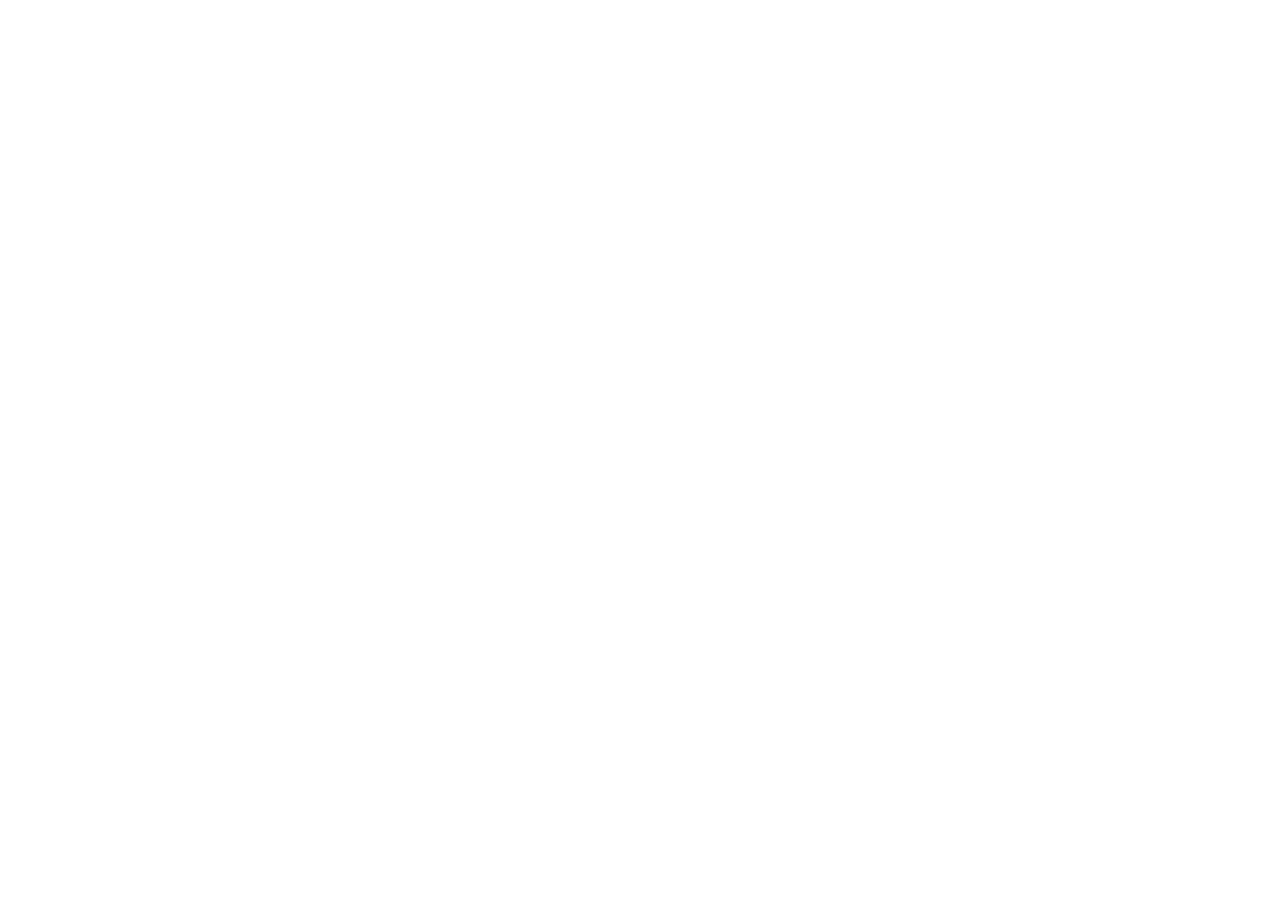
==== portfolio.html @ 7554ca17 "new-version-start-added" ====
<!DOCTYPE html>
<html lang="en">
  <head>
    <meta charset="UTF-8" />
    <meta name="viewport" content="width=device-width, initial-scale=1.0" />
    <!-- <link rel="preconnect" href="https://fonts.gstatic.com" />
    <link href="https://fonts.googleapis.com/css2?family=Raleway:wght@700&family=Roboto:wght@400;500;700;900&display=swap" rel="stylesheet"/> -->
    <link rel="stylesheet" href="https://cdnjs.cloudflare.com/ajax/libs/modern-normalize/1.0.0/modern-normalize.min.css" />
    <link rel="stylesheet" href="./css/main.min.css" />
    <title>Портфолио/title>
  </head>
  <body modal-open>
    <header class="header">   
            <nav class="site-nav container">
                <a class="main-logo" href="./index.html"><span class="web">Web</span>Studio</a>
                <button type="button" class="menu-button" aria-expanded="false" aria-controls="menu-container" data-menu-button>
                    <svg width="24" height="24" aria-label="Переключатель мобильного меню">
                        <use class="icon-menu" href="./images/icons/symbol-defs.svg#icon-menu"></use>
                        <use class="icon-cross" href="./images/icons/symbol-defs.svg#icon-close"></use>
                    </svg>
                </button>
                <div class="menu-container" id="menu-container" data-menu>
                    <ul class="main-nav">
                        <li class="main-nav__item"><a href="./index.html" class="link">Студия</a></li>
                        <li class="main-nav__item"><a href="./portfolio.html" class="link current">Портфолио</a></li>
                        <li class="main-nav__item"><a href="" class="link">Контакты</a></li>
                    </ul>
                    <ul class="contacts">
                        <li>
                            <a class="contacts-link" href="mailto:info@devstudio.com">
                            <svg class="contacts-link__icon" width="16" height="12">
                                <use href="./images/icons/symbol-defs.svg#icon-envelope"></use>
                            </svg>info@devstudio.com</a>
                        </li>
                        <li>
                            <a class="contacts-link" href="tel:+380961111111">
                            <svg class="contacts-link__icon" width="10" height="16">
                                <use href="./images/icons/symbol-defs.svg#icon-smartphone"></use>
                            </svg>
                            +38 096 111 11 11</a>
                        </li>
                    </ul>
                </div>
            </nav>
    </header>
    <main>
      <section class="portfolio">
        <div class="container">
          <ul class="portfolio__nav-list">
            <li class="portfolio__nav">
              <button class="portfolio__filter" type="submit">Все</button>
            </li>
            <li class="portfolio__nav">
              <button class="portfolio__filter" type="submit">Веб-сайты</button>
            </li>
            <li class="portfolio__nav">
              <button class="portfolio__filter" type="submit">Приложения</button>
            </li>
            <li class="portfolio__nav">
              <button class="portfolio__filter" type="submit">Дизайн</button>
            </li>
            <li class="portfolio__nav">
              <button class="portfolio__filter" type="submit">Маркетинг</button>
            </li>
          </ul>
          <ul class="portfolio__list">
            <li class="portfolio__card">
              <a href="">
                <div class="img__card">
                  <picture>
                    <source srcset="./images/product1/product1.jpg 1x, ./images/product1/product1@2x.jpg 2x, ./images/product1/product1@3x.jpg 3x" media="(min-width:1200px)" />
                    <source srcset="./images/product1/product1-tab.jpg 1x, ./images/product1/product1-tab@2x.jpg 2x, ./images/product1/product1-tab@3x.jpg 3x" media="(min-width:768px)" />
                    <source srcset="./images/product1/product1-mob.jpg 1x, ./images/product1/product11-mob@2x.jpg 2x, ./images/product1/product1-mob@3x.jpg 3x" media="(max-width:767px)" />
                    <img src="./images/product1/product1.jpg" alt="Технокряк" />
                  </picture>
                  <div class="img-description">
                    <p class="img-text">
                      Технокряк это современная площадка распространения
                      коронавируса. Компании используют эту платформу для
                      цифрового шпионажа и атак на защищённые сервера
                      конкурентов.
                    </p>
                  </div>
                </div>
                <div class="text__card">
                  <h3>Технокряк</h3>
                  <p>Веб-сайт</p>
                </div>
              </a>
            </li>
            <li class="portfolio__card">
              <a href="">
                <div class="img__card">
                  <picture>
                    <source srcset="./images/product2/product2.jpg 1x, ./images/product2/product2@2x.jpg 2x, ./images/product2/product2@3x.jpg 3x" media="(min-width:1200px)" />
                    <source srcset="./images/product2/product2-tab.jpg 1x, ./images/product2/product2-tab@2x.jpg 2x, ./images/product2/product2-tab@3x.jpg 3x" media="(min-width:768px)" />
                    <source srcset="./images/product2/product2-mob.jpg 1x, ./images/product2/product2-mob@2x.jpg 2x, ./images/product2/product2-mob@3x.jpg 3x" media="(max-width:767px)" />
                    <img src="./images/product2/product2.jpg" alt="Постер" />
                  </picture>
                  <div class="img-description">
                    <p class="img-text">
                      Технокряк это современная площадка распространения
                      коронавируса. Компании используют эту платформу для
                      цифрового шпионажа и атак на защищённые сервера
                      конкурентов.
                    </p>
                  </div>
                </div>
                <div class="text__card">
                  <h3>Постер New Orlean vs Golden Star</h3>
                  <p>Дизайн</p>
                </div>
              </a>
            </li>
            <li class="portfolio__card">
              <a href="">
                <div class="img__card">
                  <picture>
                    <source srcset="./images/product3/product3.jpg 1x, ./images/product3/product3@2x.jpg 2x, ./images/product3/product3@3x.jpg 3x" media="(min-width:1200px)" />
                    <source srcset="./images/product3/product3-tab.jpg 1x, ./images/product3/product3-tab@2x.jpg 2x, ./images/product3/product3-tab@3x.jpg 3x" media="(min-width:768px)" />
                    <source srcset="./images/product3/product3-mob.jpg 1x, ./images/product3/product3-mob@2x.jpg 2x, ./images/product3/product3-mob@3x.jpg 3x" media="(max-width:767px)" />
                    <img src="./images/product3/product3.jpg" alt="Ресторан Seafood" />
                  </picture>
                  <div class="img-description">
                    <p class="img-text">
                      Технокряк это современная площадка распространения
                      коронавируса. Компании используют эту платформу для
                      цифрового шпионажа и атак на защищённые сервера
                      конкурентов.
                    </p>
                  </div>
                </div>
                <div class="text__card">
                  <h3>Ресторан Seafood</h3>
                  <p>Приложения</p>
                </div>
              </a>
            </li>
            <li class="portfolio__card">
              <a href="">
                <div class="img__card">
                  <picture>
                  <source srcset="./images/product4/product4.jpg 1x, ./images/product4/product4@2x.jpg 2x, ./images/product4/product4@3x.jpg 3x" media="(min-width:1200px)" />
                  <source srcset="./images/product4/product4-tab.jpg 1x, ./images/product4/product4-tab@2x.jpg 2x, ./images/product4/product4-tab@3x.jpg 3x" media="(min-width:768px)" />
                  <source srcset="./images/product4/product4-mob.jpg 1x, ./images/product4/product4-mob@2x.jpg 2x, ./images/product4/product4-mob@3x.jpg 3x" media="(max-width:767px)" />
                  <img src="./images/product4/product4.jpg" alt="Проект Prime" />
                  </picture>
                  <div class="img-description">
                    <p class="img-text">
                      Технокряк это современная площадка распространения
                      коронавируса. Компании используют эту платформу для
                      цифрового шпионажа и атак на защищённые сервера
                      конкурентов.
                    </p>
                  </div>
                </div>
                <div class="text__card">
                  <h3>Проект Prime</h3>
                  <p>Маркетинг</p>
                </div>
              </a>
            </li>
            <li class="portfolio__card">
              <a href="">
                <div class="img__card">
                  <picture>
                    <source srcset="./images/product5/product5.jpg 1x, ./images/product5/product5@2x.jpg 2x, ./images/product5/product5@3x.jpg 3x" media="(min-width:1200px)" />
                    <source srcset="./images/product5/product5-tab.jpg 1x, ./images/product5/product5-tab@2x.jpg 2x, ./images/product5/product5-tab@3x.jpg 3x" media="(min-width:768px)" />
                    <source srcset="./images/product5/product5-mob.jpg 1x, ./images/product5/product5-mob@2x.jpg 2x, ./imagesproduct5/product5-mob@3x.jpg 3x" media="(max-width:767px)" />
                    <img src="./images/product5/product5.jpg" alt="Проект Boxes" />
                  </picture>
                  <div class="img-description">
                    <p class="img-text">
                      Технокряк это современная площадка распространения
                      коронавируса. Компании используют эту платформу для
                      цифрового шпионажа и атак на защищённые сервера
                      конкурентов.
                    </p>
                  </div>
                </div>
                <div class="text__card">
                  <h3>Проект Boxes</h3>
                  <p>Приложения</p>
                </div>
              </a>
            </li>
            <li class="portfolio__card">
              <a href="">
                <div class="img__card">
                  <picture>
                    <source srcset="./images/product6/product6.jpg 1x, ./images/product6/product6@2x.jpg 2x, ./images/product6/product6@3x.jpg 3x" media="(min-width:1200px)" />
                    <source srcset="./images/product6/product6-tab.jpg 1x, ./images/product6/product6-tab@2x.jpg 2x, ./images/product6/product6-tab@3x.jpg 3x" media="(min-width:768px)" />
                    <source srcset="./images/product6/product6-mob.jpg 1x, ./images/product6/product6-mob@2x.jpg 2x, ./images/product6/product6-mob@3x.jpg 3x" media="(max-width:767px)" />
                    <img src="./images/product6/product6.jpg" alt="Inspiration" />
                  </picture>
                  <div class="img-description">
                    <p class="img-text">
                      Технокряк это современная площадка распространения
                      коронавируса. Компании используют эту платформу для
                      цифрового шпионажа и атак на защищённые сервера
                      конкурентов.
                    </p>
                  </div>
                </div>
                <div class="text__card">
                  <h3>Inspiration has no Borders</h3>
                  <p>Веб-сайт</p>
                </div>
              </a>
            </li>
            <li class="portfolio__card">
              <a href="">
                <div class="img__card">
                <picture>
                  <source srcset="./images/product7/product7.jpg 1x, ./images/product7/product7@2x.jpg 2x, ./images/product7/product7@3x.jpg 3x" media="(min-width:1200px)" />
                  <source srcset="./images/product7/product7-tab.jpg 1x, ./images/product7/product7-tab@2x.jpg 2x, ./images/product7/product7-tab@3x.jpg 3x" media="(min-width:768px)" />
                  <source srcset="./images/product7/product7-mob.jpg 1x, ./images/product7/product7-mob@2x.jpg 2x, ./images/product7/product7-mob@3x.jpg 3x" media="(max-width:767px)" />
                  <img src="./images/product7/product7.jpg" alt="Издание Limited Edition" />
                </picture>
                  <div class="img-description">
                    <p class="img-text">
                      Технокряк это современная площадка распространения
                      коронавируса. Компании используют эту платформу для
                      цифрового шпионажа и атак на защищённые сервера
                      конкурентов.
                    </p>
                  </div>
                </div>
                <div class="text__card">
                  <h3>Издание Limited Edition</h3>
                  <p>Дизайн</p>
                </div>
              </a>
            </li>
            <li class="portfolio__card">
              <a href="">
                <div class="img__card">
                <picture>
                  <source srcset="./images/product8/product8.jpg 1x, ./images/product8/product8@2x.jpg 2x, ./images/product8/product8@3x.jpg 3x" media="(min-width:1200px)" />
                  <source srcset="./images/product8/product8-tab.jpg 1x, ./images/product8/product8-tab@2x.jpg 2x, ./images/product8/product8-tab@3x.jpg 3x" media="(min-width:768px)" />
                  <source srcset="./images/product8/product8-mob.jpg 1x, ./images/product8/product8-mob@2x.jpg 2x, ./images/product8/product8-mob@3x.jpg 3x" media="(max-width:767px)" />
                  <img src="./images/product8/product8.jpg" alt="Проект LAB" />
                </picture>
                  <div class="img-description">
                    <p class="img-text">
                      Технокряк это современная площадка распространения
                      коронавируса. Компании используют эту платформу для
                      цифрового шпионажа и атак на защищённые сервера
                      конкурентов.
                    </p>
                  </div>
                </div>
                <div class="text__card">
                  <h3>Проект LAB</h3>
                  <p>Маркетинг</p>
                </div>
              </a>
            </li>
            <li class="portfolio__card">
              <a href="">
                <div class="img__card">
                  <picture>
                    <source srcset="./images/product9/product9.jpg 1x, ./images/product9/product9@2x.jpg 2x, ./images/product9/product9@3x.jpg 3x" media="(min-width:1200px)" />
                    <source srcset="./images/product9/product9-tab.jpg 1x, ./images/product9/product9-tab@2x.jpg 2x, ./images/product9/product9-tab@3x.jpg 3x" media="(min-width:768px)" />
                    <source srcset="./images/product9/product9-mob.jpg 1x, ./images/product9/product9-mob@2x.jpg 2x, ./images/product9/product9-mob@3x.jpg 3x" media="(max-width:767px)" />
                    <img src="./images/product9/product9.jpg" alt="Growing Business" />
                  </picture>
                  <div class="img-description">
                    <p class="img-text">
                      Технокряк это современная площадка распространения
                      коронавируса. Компании используют эту платформу для
                      цифрового шпионажа и атак на защищённые сервера
                      конкурентов.
                    </p>
                  </div>
                </div>
                <div class="text__card">
                  <h3>Growing Business</h3>
                  <p>Приложения</p>
                </div>
              </a>
            </li>
          </ul>
        </div>
      </section>
    </main>
    <footer>
      <div class="container footer">
        <div class="footer__contacts">
          <a class="footer__logo" href="/"><span class="web">Web</span>Studio</a>
          <address>
            <ul class="footer__nav">
              <li><a href="#" class="map">г. Киев, пр-т Леси Украинки, 26</a></li>
              <li><a href="mailto:info@example.com">info@example.com</a></li>
              <li><a href="tel:+380991111111">+38 099 111 11 11</a></li>
            </ul>
          </address>
        </div>
        <div class="footer__socials">
          <b class="footer__text">присоединяйтесь</b>
          <ul class="socials-list__footer">
            <li class="social-item__footer">
              <a class="social-link__footer" href="#">
                <svg class="social-icon__footer">
                  <use href="./images/icons/symbol-defs.svg#icon-instagram"></use>
                </svg>
              </a>
            </li>
            <li class="social-item__footer">
              <a class="social-link__footer" href="#">
                <svg class="social-icon__footer">
                  <use href="./images/icons/symbol-defs.svg#icon-twitter"></use>
                </svg>
              </a>
            </li>
            <li class="social-item__footer">
              <a class="social-link__footer" href="#">
                <svg class="social-icon__footer">
                  <use href="./images/icons/symbol-defs.svg#icon-facebook"></use>
                </svg>
              </a>
            </li>
            <li class="social-item__footer">
              <a class="social-link__footer" href="#">
                <svg class="social-icon__footer">
                  <use href="./images/icons/symbol-defs.svg#icon-linkedin"></use>
                </svg>
              </a>
            </li>
          </ul>
        </div>
        <div class="footer__subscription">
          <b class="footer__text">Подпишитесь на рассылку</b>
          <form class="footer__mailing">
            <label for="email">
              <input type="email" class="footer__input" name="email" id="email" placeholder="E-mail" />
            </label>
            <button class="footer__subscribe">Подписаться</button>
          </form>
        </div>
      </div>
    </footer>
    <script src="./js/mobile.js"></script>
    <div
      class="notranslate"
      style="position: absolute; top: 0; right: 0"
      id="vd-root-d19608294"
    ></div>
  </body>
</html>
---- css/main.min.css ----
*,*::before,*::after{box-sizing:border-box}ul{list-style:none;margin:0;padding:0}a{text-decoration:none}h1,h2,h3,h4,h5,h6,p{margin:0;padding:0}section{padding-top:60px;padding-bottom:60px}@media screen and (min-width: 1200px)and (min-width: 768px){section{padding-top:94px;padding-bottom:94px}}.container{max-width:480px;margin-left:auto;margin-right:auto;padding-left:15px;padding-right:15px}@media screen and (min-width: 768px){.container{min-width:768px}}@media screen and (min-width: 1200px){.container{min-width:1200px}}img{display:block;max-width:100%;height:auto}h1{font-weight:900;font-size:26px;line-height:42px;text-align:center;letter-spacing:.06em;text-transform:uppercase}@media screen and (min-width: 1200px){h1{font-size:44px;line-height:60px}}h2{font-weight:700;font-size:28px;line-height:33px;text-align:center;letter-spacing:.03em;margin-bottom:30px}@media screen and (min-width: 769px){h2{font-size:36px;line-height:42px;margin-bottom:50px}}h3{font-weight:700;font-size:14px;line-height:16px;letter-spacing:.03em}p{font-weight:400;font-size:14px;line-height:24px;letter-spacing:.03em}@font-face{font-family:"Raleway";font-style:normal;font-weight:700;src:url("../fonts/raleway-v18-latin_cyrillic-700.eot");src:local(""),url("../fonts/raleway-v18-latin_cyrillic-700.eot?#iefix") format("embedded-opentype"),url("../fonts/raleway-v18-latin_cyrillic-700.woff2") format("woff2"),url("../fonts/raleway-v18-latin_cyrillic-700.woff") format("woff"),url("../fonts/raleway-v18-latin_cyrillic-700.ttf") format("truetype"),url("../fonts/raleway-v18-latin_cyrillic-700.svg#Raleway") format("svg")}@font-face{font-family:"Roboto";font-style:normal;font-weight:400;src:url("../fonts/roboto-v20-latin_cyrillic-regular.eot");src:local(""),url("../fonts/roboto-v20-latin_cyrillic-regular.eot?#iefix") format("embedded-opentype"),url("../fonts/roboto-v20-latin_cyrillic-regular.woff2") format("woff2"),url("../fonts/roboto-v20-latin_cyrillic-regular.woff") format("woff"),url("../fonts/roboto-v20-latin_cyrillic-regular.ttf") format("truetype"),url("../fonts/roboto-v20-latin_cyrillic-regular.svg#Roboto") format("svg")}@font-face{font-family:"Roboto";font-style:normal;font-weight:500;src:url("../fonts/roboto-v20-latin_cyrillic-500.eot");src:local(""),url("../fonts/roboto-v20-latin_cyrillic-500.eot?#iefix") format("embedded-opentype"),url("../fonts/roboto-v20-latin_cyrillic-500.woff2") format("woff2"),url("../fonts/roboto-v20-latin_cyrillic-500.woff") format("woff"),url("../fonts/roboto-v20-latin_cyrillic-500.ttf") format("truetype"),url("../fonts/roboto-v20-latin_cyrillic-500.svg#Roboto") format("svg")}@font-face{font-family:"Roboto";font-style:normal;font-weight:700;src:url("../fonts/roboto-v20-latin_cyrillic-700.eot");src:local(""),url("../fonts/roboto-v20-latin_cyrillic-700.eot?#iefix") format("embedded-opentype"),url("../fonts/roboto-v20-latin_cyrillic-700.woff2") format("woff2"),url("../fonts/roboto-v20-latin_cyrillic-700.woff") format("woff"),url("../fonts/roboto-v20-latin_cyrillic-700.ttf") format("truetype"),url("../fonts/roboto-v20-latin_cyrillic-700.svg#Roboto") format("svg")}@font-face{font-family:"Roboto";font-style:normal;font-weight:900;src:url("../fonts/roboto-v20-latin_cyrillic-900.eot");src:local(""),url("../fonts/roboto-v20-latin_cyrillic-900.eot?#iefix") format("embedded-opentype"),url("../fonts/roboto-v20-latin_cyrillic-900.woff2") format("woff2"),url("../fonts/roboto-v20-latin_cyrillic-900.woff") format("woff"),url("../fonts/roboto-v20-latin_cyrillic-900.ttf") format("truetype"),url("../fonts/roboto-v20-latin_cyrillic-900.svg#Roboto") format("svg")}.header{position:relative;border-bottom:1px solid #ececec;background-color:#fff}@media screen and (max-width: 767px){.header{position:sticky;top:0;width:100%;z-index:1}}.site-nav{display:flex;align-items:center;justify-content:space-between}.main-logo{display:flex;padding:15px 0;font-family:"Raleway",sans-serif;font-weight:700;font-size:24px;line-height:28px;letter-spacing:.03em;color:#000}@media screen and (min-width: 768px){.main-logo{padding:0;font-size:24px;line-height:28px}}@media screen and (min-width: 1200px){.main-logo{font-size:26px;line-height:31px}}.web{color:#2196f3}.menu-container{background-color:#fff;text-align:center;font-size:20px}@media screen and (max-width: 767px){.menu-container{display:none;position:absolute;top:100%;left:0;width:100%;padding-top:60px;padding-bottom:60px}.menu-container.is-open{display:block}}@media screen and (min-width: 768px){.menu-container{display:flex;align-items:center;justify-content:space-between}}.main-nav{display:block;margin-bottom:60px}@media screen and (min-width: 768px){.main-nav{display:flex;padding-top:30px;padding-bottom:30px;margin-left:85px;margin-right:84px;margin-bottom:0}}@media screen and (min-width: 1200px){.main-nav{margin-left:auto;margin-right:300px}}.main-nav a{position:relative;font-family:"Roboto",sans-serif;font-weight:500;font-size:18px;line-height:21px;letter-spacing:.02em;color:#000;padding-bottom:8px}@media screen and (min-width: 768px){.main-nav a{padding:32px 0;font-size:14px;line-height:16px}}.main-nav a:hover,.main-nav a:focus{color:#2196f3}.main-nav .main-nav__item:not(:last-child){padding-bottom:40px}@media screen and (min-width: 768px){.main-nav .main-nav__item:not(:last-child){padding-right:50px;padding-bottom:0}}.contacts{display:flex;flex-direction:column;align-items:center;justify-content:space-between;margin-left:auto}@media screen and (min-width: 768px){.contacts{align-items:baseline;padding:auto}}@media screen and (min-width: 1200px){.contacts{flex-direction:row}}.contacts li:not(:last-child){margin-bottom:16px}@media screen and (min-width: 768px){.contacts li:not(:last-child){margin-bottom:10px}}@media screen and (min-width: 1200px){.contacts li:not(:last-child){margin-bottom:0;margin-right:30px}}.contacts-link{font-family:"Roboto",sans-serif;font-weight:500;font-size:18px;line-height:21px;letter-spacing:.02em;color:#757575;transition:color 250ms cubic-bezier(0.4, 0, 0.2, 1)}.contacts-link:hover,.contacts-link:focus{color:#2196f3}@media screen and (min-width: 768px){.contacts-link{font-size:12px;line-height:14px}}@media screen and (min-width: 1200px){.contacts-link{font-size:14px;line-height:16px}}.link.current{color:#2196f3}.link.current::after{display:block;content:"";position:absolute;left:0;bottom:0px;width:100%;height:4px;border-radius:2px;background-color:#2196f3}.contacts-link__icon{vertical-align:middle;margin-right:10px;fill:currentColor}.menu-button{display:inline-flex;margin:0;padding:0;border:none;background-color:#fff}.menu-button:hover,.menu-button:focus{fill:#2196f3}@media screen and (min-width: 768px){.menu-button{display:none}}.menu-button .icon-cross{display:none}.menu-button.is-open .icon-cross{display:block}.menu-button.is-open .icon-menu{display:none}.hero{max-width:1600px;max-height:600px;margin-left:auto;margin-right:auto;text-align:center;padding:118px 0;align-content:center;background-color:#2f303a;background-repeat:no-repeat;background-position:center;background-size:cover}@media screen and (max-width: 767px){.hero{background-image:linear-gradient(to right, rgba(47, 48, 58, 0.4), rgba(47, 48, 58, 0.4)),url(../images/hero-image/hero-mob.jpg)}}@media screen and (min-device-pixel-ratio: 2),screen and (-webkit-min-device-pixel-ratio: 2),screen and (-o-min-device-pixel-ratio: 2/1),screen and (min-resolution: 192dpi),screen and (min-resolution: 2dppx){.hero{background-image:linear-gradient(to right, rgba(47, 48, 58, 0.4), rgba(47, 48, 58, 0.4)),url(../images/hero-image/hero-mob@2x.jpg)}}@media screen and (min-device-pixel-ratio: 3),screen and (-webkit-min-device-pixel-ratio: 3),screen and (-o-min-device-pixel-ratio: 3/1),screen and (min-resolution: 288dpi),screen and (min-resolution: 3dppx){.hero{background-image:linear-gradient(to right, rgba(47, 48, 58, 0.4), rgba(47, 48, 58, 0.4)),url(../images/hero-image/hero-mob@3x.jpg)}}@media screen and (min-width: 768px){.hero{background-image:linear-gradient(to right, rgba(47, 48, 58, 0.4), rgba(47, 48, 58, 0.4)),url(../images/hero-image/hero-tab.jpg)}}@media screen and (min-width: 768px)and (min-device-pixel-ratio: 2),screen and (min-width: 768px)and (-webkit-min-device-pixel-ratio: 2),screen and (min-width: 768px)and (-o-min-device-pixel-ratio: 2/1),screen and (min-width: 768px)and (min-resolution: 192dpi),screen and (min-width: 768px)and (min-resolution: 2dppx){.hero{background-image:linear-gradient(to right, rgba(47, 48, 58, 0.4), rgba(47, 48, 58, 0.4)),url(../images/hero-image/hero-tab@2x.jpg)}}@media screen and (min-width: 768px)and (min-device-pixel-ratio: 3),screen and (min-width: 768px)and (-webkit-min-device-pixel-ratio: 3),screen and (min-width: 768px)and (-o-min-device-pixel-ratio: 3/1),screen and (min-width: 768px)and (min-resolution: 288dpi),screen and (min-width: 768px)and (min-resolution: 3dppx){.hero{background-image:linear-gradient(to right, rgba(47, 48, 58, 0.4), rgba(47, 48, 58, 0.4)),url(../images/hero-image/hero-tab@3x.jpg)}}@media screen and (min-width: 1200px){.hero{padding:200px 0;background:linear-gradient(to right, rgba(47, 48, 58, 0.4), rgba(47, 48, 58, 0.4)),url(../images/hero-image/hero.jpg)}}@media screen and (min-width: 1200px)and (min-device-pixel-ratio: 2),screen and (min-width: 1200px)and (-webkit-min-device-pixel-ratio: 2),screen and (min-width: 1200px)and (-o-min-device-pixel-ratio: 2/1),screen and (min-width: 1200px)and (min-resolution: 192dpi),screen and (min-width: 1200px)and (min-resolution: 2dppx){.hero{background-image:linear-gradient(to right, rgba(47, 48, 58, 0.4), rgba(47, 48, 58, 0.4)),url(../images/hero-image/hero@2x.jpg)}}@media screen and (min-width: 1200px)and (min-device-pixel-ratio: 3),screen and (min-width: 1200px)and (-webkit-min-device-pixel-ratio: 3),screen and (min-width: 1200px)and (-o-min-device-pixel-ratio: 3/1),screen and (min-width: 1200px)and (min-resolution: 288dpi),screen and (min-width: 1200px)and (min-resolution: 3dppx){.hero{background-image:linear-gradient(to right, rgba(47, 48, 58, 0.4), rgba(47, 48, 58, 0.4)),url(../images/hero-image/hero@3x.jpg)}}.hero__title{margin:0;margin-bottom:30px;color:#fff}.hero__button{display:inline-block;border-radius:4px;padding:11px 34px;min-width:200px;font-weight:700;font-size:16px;line-height:30px;align-items:center;text-align:center;letter-spacing:.06em;color:#fff;background:#2196f3;box-shadow:0px 4px 4px rgba(0,0,0,.15);transition:250ms cubic-bezier(0.4, 0, 0.2, 1)}@media screen and (min-width: 768px){.feature__item{display:flex;flex-wrap:wrap;margin:-15px}}.feature__thumb{width:100%}@media screen and (min-width: 768px){.feature__thumb{width:calc((100% - 2 * 30px) / 2);margin:15px}}@media screen and (min-width: 1200px){.feature__thumb{width:270px}}.feature__thumb::before{display:block;content:"";height:120px;margin-bottom:30px;background-size:70px 70px;background-repeat:no-repeat;background-position:center;background-color:#f5f4fa}.antenna::before{background-image:url(../images/icons/antenna.svg)}.clock::before{background-image:url(../images/icons/clock.svg)}.diagram::before{background-image:url(../images/icons/diagram.svg)}.astronaut::before{background-image:url(../images/icons/astronaut.svg)}.feature__thumb h3{margin-bottom:10px;font-family:"Roboto",sans-serif;text-transform:uppercase;color:#212121}@media screen and (max-width: 767px){.feature__thumb h3{text-align:center}}.feature__thumb p{font-family:"Roboto",sans-serif;color:#757575}@media screen and (max-width: 480px){.feature__thumb p{text-align:justify}}@media screen and (max-width: 1199px){.works{display:none}}@media screen and (min-width: 1200px){.works{padding-top:0}}.works__title{margin-bottom:50px;color:#212121}.works__item{display:flex}.works__item li{width:370px}.works__item li:not(:last-child){margin-right:30px}.works__product{position:relative;contain:"";display:block}.works__descript{position:absolute;bottom:0;left:0;width:100%;height:70px;color:#f5f4fa;background-color:rgba(47,48,58,.8);display:flex;justify-content:center;align-items:center;text-transform:uppercase}.team__title{font-family:"Roboto",sans-serif}.team{background-color:#f5f4fa}.team h3{font-family:"Roboto",sans-serif;margin-bottom:10px}.team p{font-family:"Roboto",sans-serif;margin-bottom:16px;font-size:16px;line-height:19px;color:#757575}.team__list{display:block}@media screen and (min-width: 768px){.team__list{display:flex;flex-wrap:wrap;margin:0 -15px}}@media screen and (min-width: 1200px){.team__list{flex-wrap:nowrap}}.team__member{width:100%;background-color:#fff;box-shadow:0px 1px 3px rgba(0,0,0,.12),0px 1px 1px rgba(0,0,0,.14),0px 2px 1px rgba(0,0,0,.2);border-radius:0px 0px 4px 4px}.team__member:not(:last-child){margin-bottom:30px}@media screen and (min-width: 768px){.team__member{width:calc((100% - 2 * 30px) / 2);margin:15px;height:536px}}@media screen and (min-width: 1200px){.team__member{margin:0 15px;height:428px}}.team__card{text-align:center;padding:30px 32px}.socials{display:flex;justify-content:center}.social-link{display:flex;justify-content:center;align-items:center;width:44px;height:44px;border-radius:50%;color:#afb1b8;transition:color 250ms cubic-bezier(0.4, 0, 0.2, 1),background-color 250ms cubic-bezier(0.4, 0, 0.2, 1)}.social-icon{fill:currentColor}.social-link:hover,.social-link:focus{background-color:#2196f3;color:#fff}.social-item:not(:last-child){margin-right:10px}@media screen and (max-width: 480px)and (min-width: 768px){.client{display:flex;flex-wrap:wrap;justify-content:center}}.client__list{display:flex;flex-wrap:wrap;margin:-15px}@media screen and (min-width: 1200px){.client__list{flex-wrap:nowrap}}.client__item{width:calc((100% - 2 * 30px) / 2);margin:15px;height:90px}@media screen and (min-width: 768px){.client__item{width:calc((100% - 3 * 30px) / 3);margin:15px}}@media screen and (min-width: 1200px){.client__item{width:calc((100% - 150px) / 6)}.client__item:not(:last-child){margin-right:30px}}.client__link{display:flex;justify-content:center;align-items:center;height:100%;border:1px solid #afb1b8;border-radius:4px;color:#afb1b8;transition:border-color 250ms cubic-bezier(0.4, 0, 0.2, 1),color 250ms cubic-bezier(0.4, 0, 0.2, 1)}.client__link:hover,.client__link:focus{border-color:#2196f3;color:#2196f3}.client__icon{fill:currentColor}footer{padding:60px 0;background-color:#2f303a;color:#fff;text-decoration:none}address{font-style:normal;margin-top:20px}.footer{display:flex;flex-direction:column}@media screen and (min-width: 768px){.footer{flex-wrap:wrap;flex-direction:row;align-items:baseline;justify-content:center;padding:0 80px}}@media screen and (min-width: 1200px){.footer{flex-wrap:nowrap;justify-content:baseline;padding:0}}@media screen and (min-width: 768px){.footer__contacts{margin-right:auto}}@media screen and (min-width: 1200px){.footer__contacts{margin-right:70px}}.footer__logo{display:flex;justify-content:center;margin-bottom:20px;font-family:"Raleway",sans-serif;font-weight:700;font-size:26px;color:#fff}@media screen and (min-width: 1200px){.footer__logo{justify-content:flex-start}}.footer__nav{text-align:center;margin-bottom:60px}@media screen and (min-width: 1200px){.footer__nav{text-align:start}.footer__nav li:not(:last-child){margin-bottom:9px}}.footer__nav a{font-family:"Roboto",sans-serif;font-weight:400;font-size:14px;line-height:24px;letter-spacing:.03em;color:rgba(255,255,255,.6);transition:cubic-bezier(0.4, 0, 0.2, 1)}.footer__nav a:focus{color:#2196f3}.footer__nav .map{color:#fff}.footer__text{display:block;margin-bottom:20px;font-size:14px;font-style:normal;font-weight:700;line-height:1.17;letter-spacing:.03em;text-align:center;text-transform:uppercase;color:#fff}@media screen and (min-width: 1200px){.footer__text{text-align:left}}.socials-list__footer{display:flex;justify-content:center;margin-left:0;margin-right:auto;margin-bottom:60px}.social-item__footer:not(:last-child){margin-right:10px}.social-link__footer{display:flex;justify-content:center;align-items:center;width:44px;height:44px;border-radius:50%;background-color:rgba(255,255,255,.1);color:#fff;transition:background-color 250ms cubic-bezier(0.4, 0, 0.2, 1)}.social-link__footer:hover,.social-link__footer:focus{background-color:#2196f3}.social-icon__footer{width:20px;height:20px;fill:currentColor;transition:fill 250ms cubic-bezier(0.4, 0, 0.2, 1)}.social-icon__footer:hover,.social-icon__footer:focus{fill:currentColor}.footer__subscription{display:block}@media screen and (min-width: 1200px){.footer__subscription{margin-left:90px}}@media screen and (min-width: 1200px){.footer__mailing{display:flex;justify-content:center;align-self:baseline}}.footer__input{position:relative;margin-bottom:20px;padding:15px 16px;width:100%;height:50px;background-color:#2f303a;border:1px solid rgba(255,255,255,.3);color:#fff;filter:drop-shadow(0px 4px 4px rgba(0, 0, 0, 0.15));border-radius:4px}.footer__input::placeholder{display:flex;align-items:center;font-weight:400;font-size:16px;line-height:1.25;letter-spacing:.03em;color:rgba(255,255,255,.6)}@media screen and (min-width: 768px){.footer__input{width:450px}}@media screen and (min-width: 1200px){.footer__input{display:flex;justify-content:center;margin-right:12px;width:358px}}.footer__subscription{display:block}@media screen and (min-width: 1200px){.footer__subscription{margin-left:90px}}@media screen and (min-width: 1200px){.footer__mailing{display:flex;justify-content:center;align-self:baseline}}.footer__input{position:relative;margin-bottom:20px;padding:15px 16px;width:100%;height:50px;background-color:#2f303a;border:1px solid rgba(255,255,255,.3);color:#fff;filter:drop-shadow(0px 4px 4px rgba(0, 0, 0, 0.15));border-radius:4px}.footer__input::placeholder{display:flex;align-items:center;font-weight:400;font-size:16px;line-height:1.25;letter-spacing:.03em;color:rgba(255,255,255,.6)}@media screen and (min-width: 768px){.footer__input{width:450px}}@media screen and (min-width: 1200px){.footer__input{display:flex;justify-content:center;margin-right:12px;width:358px}}.footer__subscribe{display:flex;border-radius:4px;padding:11px 34px;margin:0;min-width:200px;height:50px;font-weight:700;font-size:16px;line-height:30px;align-items:center;text-align:center;letter-spacing:.06em;color:#fff;background:#2196f3;box-shadow:0px 4px 4px rgba(0,0,0,.15);cursor:pointer}@media screen and (max-width: 1199px){.footer__subscribe{position:absolute;left:50%;transform:translate(-50%, 0)}}.footer__subscribe::after{display:inline-block;content:"";width:24px;height:24px;margin-left:10px;transition:background 250ms cubic-bezier(0.4, 0, 0.2, 1);background-image:url("../images/icons/icon-send.svg")}.footer__subscribe:hover,.footer__subscribe:focus{background:#188ce8}.portfolio__nav-list{display:flex;flex-wrap:wrap;margin-bottom:40px}@media screen and (min-width: 768px){.portfolio__nav-list{margin-bottom:30px;justify-content:center}}@media screen and (min-width: 1200px){.portfolio__nav-list{margin-bottom:50px}}.portfolio__filter{display:inline-block;padding:6px 22px;margin-bottom:16px;border-color:transparent;border-radius:4px;outline:none;font-weight:500;font-size:16px;line-height:1.63;letter-spacing:.03em;text-align:center;color:#212121;background-color:#f5f4fa;transition:background-color 250ms cubic-bezier(0.4, 0, 0.2, 1),color 250ms cubic-bezier(0.4, 0, 0.2, 1),box-shadow 250ms cubic-bezier(0.4, 0, 0.2, 1);cursor:pointer}.portfolio__filter:hover,.portfolio__filter:focus{background-color:#2196f3;color:#fff;box-shadow:0px 3px 1px rgba(0,0,0,.1),0px 1px 2px rgba(0,0,0,.08),0px 2px 2px rgba(0,0,0,.12)}.portfolio__nav:not(:last-child){margin-right:8px}.portfolio__list{display:inline-block;flex-wrap:wrap;transition:box-shadow 250ms cubic-bezier(0.4, 0, 0.2, 1)}.portfolio__list a:hover,.portfolio__list a:focus{display:block;box-shadow:0px 3px 1px rgba(0,0,0,.1),0px 1px 2px rgba(0,0,0,.08),0px 2px 2px rgba(0,0,0,.12)}@media screen and (min-width: 768px){.portfolio__list{display:flex;margin:-15px}}.portfolio__card{display:inline-block;max-width:100%;height:404px;border:1px solid #eee;margin-bottom:30px}@media screen and (min-width: 768px){.portfolio__card{max-width:calc((100% - 2 * 30px) / 2);margin:15px}}@media screen and (min-width: 768px)and (max-width: 1199px){.portfolio__card:nth-child(2){height:440px}}@media screen and (min-width: 1200px){.portfolio__card{width:370px}}.portfolio__card img{display:block}.portfolio__card a:hover .img-description,.portfolio__card a:hover .img-description{transform:translateY(-100%)}.img__card{position:relative;overflow:hidden;width:100%;height:294px}.img-description{position:absolute;top:100%;left:0%;width:100%;height:100%;padding:63px 24px;background-color:rgba(33,150,243,.9);transition:transform 250ms cubic-bezier(0.4, 0, 0.2, 1)}.img-text{font-family:"Roboto",sans-serif;font-size:18px;line-height:28px;color:#f5f4fa}.text__card{max-width:370px;padding:20px 24px}.text__card h3{margin-bottom:4px;font-family:"Roboto",sans-serif;font-size:18px;line-height:36px;letter-spacing:.06em;color:#212121}.text__card p{font-family:"Roboto",sans-serif;font-size:16px;line-height:30px;color:#757575}.backdrop{position:fixed;top:0;left:0;width:100%;height:100%;background:rgba(0,0,0,.2);transition:opacity 250ms cubic-bezier(0.4, 0, 0.2, 1);opacity:1;z-index:2;overflow-y:scroll}.backdrop.is-hidden{visibility:hidden;opacity:0;pointer-events:none}.backdrop.is-hidden .modal{transform:translate(-50%, -50%) scale(0.8);transition:250ms cubic-bezier(0.4, 0, 0.2, 1)}.modal{position:absolute;top:50%;left:50%;width:450px;height:609px;padding:40px;background-color:#fff;box-shadow:0px 1px 3px rgba(0,0,0,.12),0px 1px 1px rgba(0,0,0,.14),0px 2px 1px rgba(0,0,0,.2);border-radius:4px;transform:translate(-50%, -50%) scale(1);transition:transform 250ms cubic-bezier(0.4, 0, 0.2, 1)}@media screen and (max-width: 479px){.modal{margin-top:60px;max-width:320px}}@media screen and (min-width: 1200px){.modal{width:528px;height:581px}}.modal-form h2{font-family:"Roboto",sans-serif;margin-bottom:12px;font-weight:700;font-size:20px;line-height:23px;text-align:center;letter-spacing:.03em}.modal-close{position:absolute;top:8px;right:8px;width:30px;height:30px;padding:0;background-image:url(../images/icons/close.svg);background-size:cover;background-repeat:no-repeat;background-color:transparent;border:none;cursor:pointer;transition:250ms cubic-bezier(0.4, 0, 0.2, 1)}.form{display:flex;flex-direction:column}.form-field{position:relative;content:"";margin-bottom:4px;display:flex;flex-direction:column}.form-input{max-height:40px;margin-bottom:10px;padding:12px 15px 12px 42px;border:1px solid rgba(33,33,33,.2);border-radius:4px}.form-label{margin-bottom:4px;color:#757575;font-family:"Roboto",sans-serif;font-weight:400;font-size:12px;line-height:14px;letter-spacing:.01em}.modal input:focus,.modal textarea:focus{border-color:#2196f3;outline:none;cursor:pointer}.modal input::placeholder{cursor:pointer}.modal input:focus::placeholder{cursor:pointer}.modal input:focus~svg{fill:#2196f3;cursor:pointer}.form-input:focus+.icon{fill:#2196f3;transition:250ms cubic-bezier(0.4, 0, 0.2, 1)}.icon{position:absolute;content:"";top:50%;left:12px;transform:translateY(-30%);display:block}.icon-marker{width:18px;height:18px}.comment-text{resize:none;width:100%;max-height:120px;padding:12px 16px;margin-bottom:20px;border-radius:4px;border:1px solid rgba(33,33,33,.2)}.comment-text::placeholder{font-family:"Roboto",sans-serif;font-weight:400;font-size:14px;line-height:16px;letter-spacing:.01em;color:rgba(117,117,117,.5)}.form-check{position:relative;align-items:center;font-family:"Roboto",sans-serif;font-weight:400;font-size:12px;line-height:14px;letter-spacing:.03em;color:#757575}@media screen and (min-width: 1200px){.form-check{font-size:14px;line-height:24px}}.form-check a{color:#2196f3;text-decoration:underline}.check-label{display:flex;align-items:center;margin-bottom:30px}.visually-hidden{position:absolute;width:1px;height:1px;margin:-1px;border:0;padding:0;clip:rect(0 0 0 0);overflow:hidden}.check-box::after{display:inline-block;vertical-align:middle;content:"";margin-right:8px;width:16px;height:15px;border-radius:1px;box-shadow:0 0 0 2px #212121}.check-input:checked+.check-box::after{transition:250ms cubic-bezier(0.4, 0, 0.2, 1);box-shadow:0 0 0 2px #2196f3;background-color:#2196f3;background-image:url(../images/icons/check2.svg)}.check-text{align-self:center}.form__submit{align-self:center;max-width:200px;height:50px;color:#fff;background-color:#2196f3;box-shadow:0px 4px 4px rgba(0,0,0,.15);border-radius:4px;cursor:pointer;font-family:"Roboto",sans-serif;font-weight:700;font-size:16px;line-height:1.87;letter-spacing:.06em;border-radius:4px;border:none;align-self:center;padding-right:55px;padding-left:56px;transition:background-color 250ms cubic-bezier(0.4, 0, 0.2, 1)}.form__submit:hover,.form__submit:focus{background-color:#188ce8}/*# sourceMappingURL=main.min.css.map */
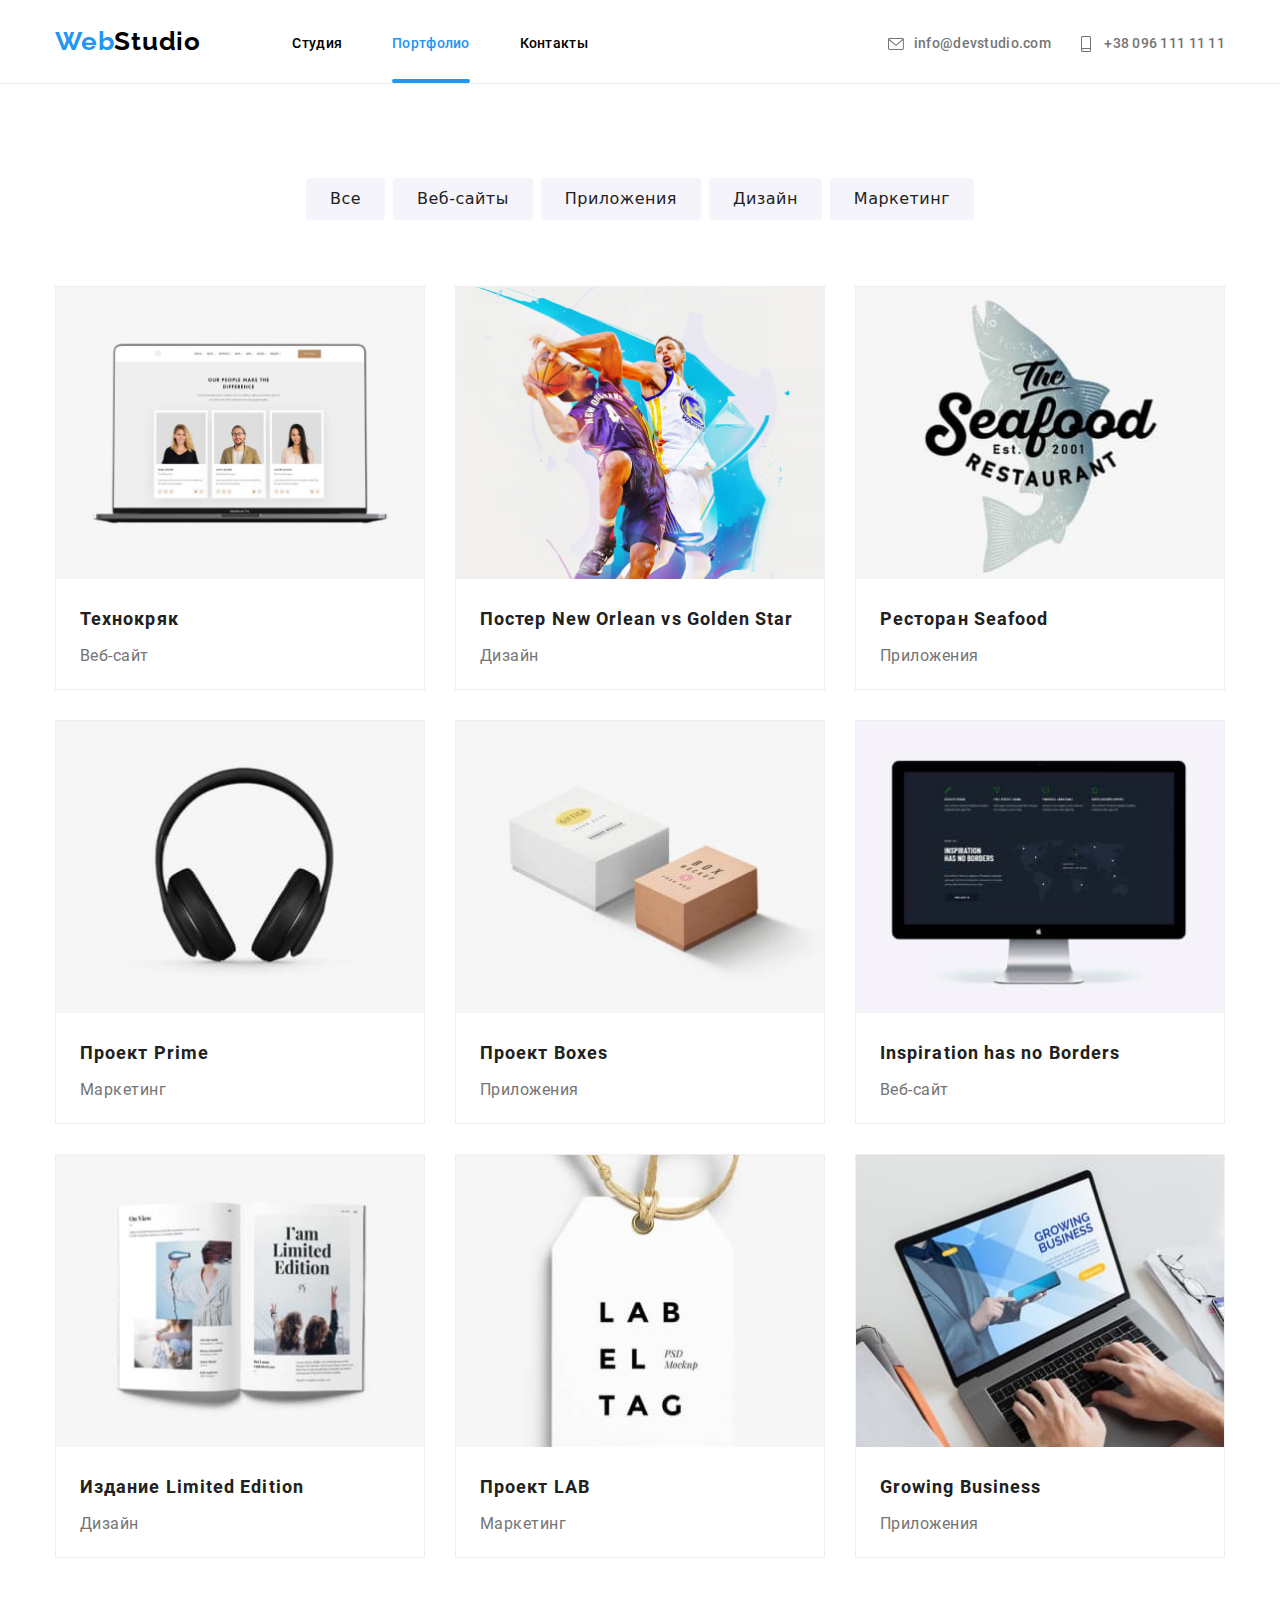
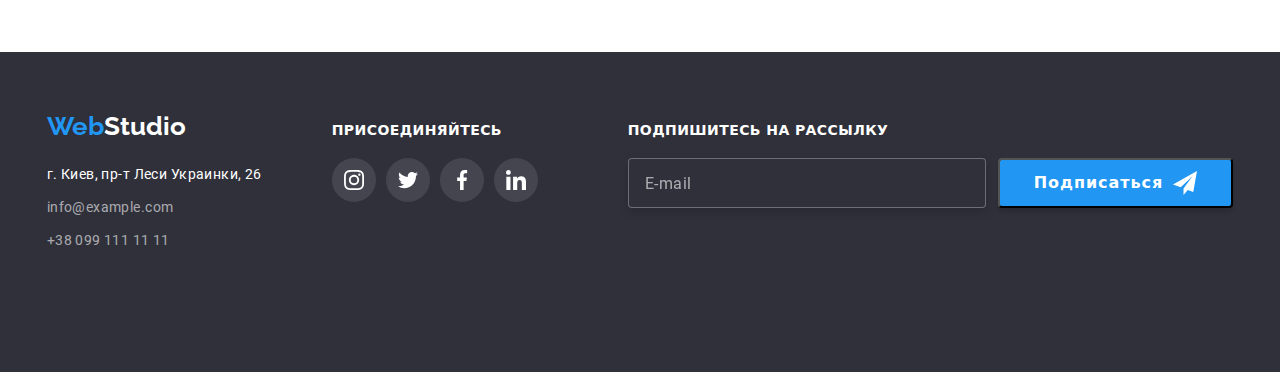
==== commit 3d31ceb2: "portfolio-opening-fixed" ====
--- a/portfolio.html
+++ b/portfolio.html
@@ -7,7 +7,7 @@
     <link href="https://fonts.googleapis.com/css2?family=Raleway:wght@700&family=Roboto:wght@400;500;700;900&display=swap" rel="stylesheet"/> -->
     <link rel="stylesheet" href="https://cdnjs.cloudflare.com/ajax/libs/modern-normalize/1.0.0/modern-normalize.min.css" />
     <link rel="stylesheet" href="./css/main.min.css" />
-    <title>Портфолио/title>
+    <title>Portfolio</title>
   </head>
   <body modal-open>
     <header class="header">   
--- a/css/main.min.css
+++ b/css/main.min.css
@@ -1 +1 @@
-*,*::before,*::after{box-sizing:border-box}ul{list-style:none;margin:0;padding:0}a{text-decoration:none}h1,h2,h3,h4,h5,h6,p{margin:0;padding:0}section{padding-top:60px;padding-bottom:60px}@media screen and (min-width: 1200px)and (min-width: 768px){section{padding-top:94px;padding-bottom:94px}}.container{max-width:480px;margin-left:auto;margin-right:auto;padding-left:15px;padding-right:15px}@media screen and (min-width: 768px){.container{min-width:768px}}@media screen and (min-width: 1200px){.container{min-width:1200px}}img{display:block;max-width:100%;height:auto}h1{font-weight:900;font-size:26px;line-height:42px;text-align:center;letter-spacing:.06em;text-transform:uppercase}@media screen and (min-width: 1200px){h1{font-size:44px;line-height:60px}}h2{font-weight:700;font-size:28px;line-height:33px;text-align:center;letter-spacing:.03em;margin-bottom:30px}@media screen and (min-width: 769px){h2{font-size:36px;line-height:42px;margin-bottom:50px}}h3{font-weight:700;font-size:14px;line-height:16px;letter-spacing:.03em}p{font-weight:400;font-size:14px;line-height:24px;letter-spacing:.03em}@font-face{font-family:"Raleway";font-style:normal;font-weight:700;src:url("../fonts/raleway-v18-latin_cyrillic-700.eot");src:local(""),url("../fonts/raleway-v18-latin_cyrillic-700.eot?#iefix") format("embedded-opentype"),url("../fonts/raleway-v18-latin_cyrillic-700.woff2") format("woff2"),url("../fonts/raleway-v18-latin_cyrillic-700.woff") format("woff"),url("../fonts/raleway-v18-latin_cyrillic-700.ttf") format("truetype"),url("../fonts/raleway-v18-latin_cyrillic-700.svg#Raleway") format("svg")}@font-face{font-family:"Roboto";font-style:normal;font-weight:400;src:url("../fonts/roboto-v20-latin_cyrillic-regular.eot");src:local(""),url("../fonts/roboto-v20-latin_cyrillic-regular.eot?#iefix") format("embedded-opentype"),url("../fonts/roboto-v20-latin_cyrillic-regular.woff2") format("woff2"),url("../fonts/roboto-v20-latin_cyrillic-regular.woff") format("woff"),url("../fonts/roboto-v20-latin_cyrillic-regular.ttf") format("truetype"),url("../fonts/roboto-v20-latin_cyrillic-regular.svg#Roboto") format("svg")}@font-face{font-family:"Roboto";font-style:normal;font-weight:500;src:url("../fonts/roboto-v20-latin_cyrillic-500.eot");src:local(""),url("../fonts/roboto-v20-latin_cyrillic-500.eot?#iefix") format("embedded-opentype"),url("../fonts/roboto-v20-latin_cyrillic-500.woff2") format("woff2"),url("../fonts/roboto-v20-latin_cyrillic-500.woff") format("woff"),url("../fonts/roboto-v20-latin_cyrillic-500.ttf") format("truetype"),url("../fonts/roboto-v20-latin_cyrillic-500.svg#Roboto") format("svg")}@font-face{font-family:"Roboto";font-style:normal;font-weight:700;src:url("../fonts/roboto-v20-latin_cyrillic-700.eot");src:local(""),url("../fonts/roboto-v20-latin_cyrillic-700.eot?#iefix") format("embedded-opentype"),url("../fonts/roboto-v20-latin_cyrillic-700.woff2") format("woff2"),url("../fonts/roboto-v20-latin_cyrillic-700.woff") format("woff"),url("../fonts/roboto-v20-latin_cyrillic-700.ttf") format("truetype"),url("../fonts/roboto-v20-latin_cyrillic-700.svg#Roboto") format("svg")}@font-face{font-family:"Roboto";font-style:normal;font-weight:900;src:url("../fonts/roboto-v20-latin_cyrillic-900.eot");src:local(""),url("../fonts/roboto-v20-latin_cyrillic-900.eot?#iefix") format("embedded-opentype"),url("../fonts/roboto-v20-latin_cyrillic-900.woff2") format("woff2"),url("../fonts/roboto-v20-latin_cyrillic-900.woff") format("woff"),url("../fonts/roboto-v20-latin_cyrillic-900.ttf") format("truetype"),url("../fonts/roboto-v20-latin_cyrillic-900.svg#Roboto") format("svg")}.header{position:relative;border-bottom:1px solid #ececec;background-color:#fff}@media screen and (max-width: 767px){.header{position:sticky;top:0;width:100%;z-index:1}}.site-nav{display:flex;align-items:center;justify-content:space-between}.main-logo{display:flex;padding:15px 0;font-family:"Raleway",sans-serif;font-weight:700;font-size:24px;line-height:28px;letter-spacing:.03em;color:#000}@media screen and (min-width: 768px){.main-logo{padding:0;font-size:24px;line-height:28px}}@media screen and (min-width: 1200px){.main-logo{font-size:26px;line-height:31px}}.web{color:#2196f3}.menu-container{background-color:#fff;text-align:center;font-size:20px}@media screen and (max-width: 767px){.menu-container{display:none;position:absolute;top:100%;left:0;width:100%;padding-top:60px;padding-bottom:60px}.menu-container.is-open{display:block}}@media screen and (min-width: 768px){.menu-container{display:flex;align-items:center;justify-content:space-between}}.main-nav{display:block;margin-bottom:60px}@media screen and (min-width: 768px){.main-nav{display:flex;padding-top:30px;padding-bottom:30px;margin-left:85px;margin-right:84px;margin-bottom:0}}@media screen and (min-width: 1200px){.main-nav{margin-left:auto;margin-right:300px}}.main-nav a{position:relative;font-family:"Roboto",sans-serif;font-weight:500;font-size:18px;line-height:21px;letter-spacing:.02em;color:#000;padding-bottom:8px}@media screen and (min-width: 768px){.main-nav a{padding:32px 0;font-size:14px;line-height:16px}}.main-nav a:hover,.main-nav a:focus{color:#2196f3}.main-nav .main-nav__item:not(:last-child){padding-bottom:40px}@media screen and (min-width: 768px){.main-nav .main-nav__item:not(:last-child){padding-right:50px;padding-bottom:0}}.contacts{display:flex;flex-direction:column;align-items:center;justify-content:space-between;margin-left:auto}@media screen and (min-width: 768px){.contacts{align-items:baseline;padding:auto}}@media screen and (min-width: 1200px){.contacts{flex-direction:row}}.contacts li:not(:last-child){margin-bottom:16px}@media screen and (min-width: 768px){.contacts li:not(:last-child){margin-bottom:10px}}@media screen and (min-width: 1200px){.contacts li:not(:last-child){margin-bottom:0;margin-right:30px}}.contacts-link{font-family:"Roboto",sans-serif;font-weight:500;font-size:18px;line-height:21px;letter-spacing:.02em;color:#757575;transition:color 250ms cubic-bezier(0.4, 0, 0.2, 1)}.contacts-link:hover,.contacts-link:focus{color:#2196f3}@media screen and (min-width: 768px){.contacts-link{font-size:12px;line-height:14px}}@media screen and (min-width: 1200px){.contacts-link{font-size:14px;line-height:16px}}.link.current{color:#2196f3}.link.current::after{display:block;content:"";position:absolute;left:0;bottom:0px;width:100%;height:4px;border-radius:2px;background-color:#2196f3}.contacts-link__icon{vertical-align:middle;margin-right:10px;fill:currentColor}.menu-button{display:inline-flex;margin:0;padding:0;border:none;background-color:#fff}.menu-button:hover,.menu-button:focus{fill:#2196f3}@media screen and (min-width: 768px){.menu-button{display:none}}.menu-button .icon-cross{display:none}.menu-button.is-open .icon-cross{display:block}.menu-button.is-open .icon-menu{display:none}.hero{max-width:1600px;max-height:600px;margin-left:auto;margin-right:auto;text-align:center;padding:118px 0;align-content:center;background-color:#2f303a;background-repeat:no-repeat;background-position:center;background-size:cover}@media screen and (max-width: 767px){.hero{background-image:linear-gradient(to right, rgba(47, 48, 58, 0.4), rgba(47, 48, 58, 0.4)),url(../images/hero-image/hero-mob.jpg)}}@media screen and (min-device-pixel-ratio: 2),screen and (-webkit-min-device-pixel-ratio: 2),screen and (-o-min-device-pixel-ratio: 2/1),screen and (min-resolution: 192dpi),screen and (min-resolution: 2dppx){.hero{background-image:linear-gradient(to right, rgba(47, 48, 58, 0.4), rgba(47, 48, 58, 0.4)),url(../images/hero-image/hero-mob@2x.jpg)}}@media screen and (min-device-pixel-ratio: 3),screen and (-webkit-min-device-pixel-ratio: 3),screen and (-o-min-device-pixel-ratio: 3/1),screen and (min-resolution: 288dpi),screen and (min-resolution: 3dppx){.hero{background-image:linear-gradient(to right, rgba(47, 48, 58, 0.4), rgba(47, 48, 58, 0.4)),url(../images/hero-image/hero-mob@3x.jpg)}}@media screen and (min-width: 768px){.hero{background-image:linear-gradient(to right, rgba(47, 48, 58, 0.4), rgba(47, 48, 58, 0.4)),url(../images/hero-image/hero-tab.jpg)}}@media screen and (min-width: 768px)and (min-device-pixel-ratio: 2),screen and (min-width: 768px)and (-webkit-min-device-pixel-ratio: 2),screen and (min-width: 768px)and (-o-min-device-pixel-ratio: 2/1),screen and (min-width: 768px)and (min-resolution: 192dpi),screen and (min-width: 768px)and (min-resolution: 2dppx){.hero{background-image:linear-gradient(to right, rgba(47, 48, 58, 0.4), rgba(47, 48, 58, 0.4)),url(../images/hero-image/hero-tab@2x.jpg)}}@media screen and (min-width: 768px)and (min-device-pixel-ratio: 3),screen and (min-width: 768px)and (-webkit-min-device-pixel-ratio: 3),screen and (min-width: 768px)and (-o-min-device-pixel-ratio: 3/1),screen and (min-width: 768px)and (min-resolution: 288dpi),screen and (min-width: 768px)and (min-resolution: 3dppx){.hero{background-image:linear-gradient(to right, rgba(47, 48, 58, 0.4), rgba(47, 48, 58, 0.4)),url(../images/hero-image/hero-tab@3x.jpg)}}@media screen and (min-width: 1200px){.hero{padding:200px 0;background:linear-gradient(to right, rgba(47, 48, 58, 0.4), rgba(47, 48, 58, 0.4)),url(../images/hero-image/hero.jpg)}}@media screen and (min-width: 1200px)and (min-device-pixel-ratio: 2),screen and (min-width: 1200px)and (-webkit-min-device-pixel-ratio: 2),screen and (min-width: 1200px)and (-o-min-device-pixel-ratio: 2/1),screen and (min-width: 1200px)and (min-resolution: 192dpi),screen and (min-width: 1200px)and (min-resolution: 2dppx){.hero{background-image:linear-gradient(to right, rgba(47, 48, 58, 0.4), rgba(47, 48, 58, 0.4)),url(../images/hero-image/hero@2x.jpg)}}@media screen and (min-width: 1200px)and (min-device-pixel-ratio: 3),screen and (min-width: 1200px)and (-webkit-min-device-pixel-ratio: 3),screen and (min-width: 1200px)and (-o-min-device-pixel-ratio: 3/1),screen and (min-width: 1200px)and (min-resolution: 288dpi),screen and (min-width: 1200px)and (min-resolution: 3dppx){.hero{background-image:linear-gradient(to right, rgba(47, 48, 58, 0.4), rgba(47, 48, 58, 0.4)),url(../images/hero-image/hero@3x.jpg)}}.hero__title{margin:0;margin-bottom:30px;color:#fff}.hero__button{display:inline-block;border-radius:4px;padding:11px 34px;min-width:200px;font-weight:700;font-size:16px;line-height:30px;align-items:center;text-align:center;letter-spacing:.06em;color:#fff;background:#2196f3;box-shadow:0px 4px 4px rgba(0,0,0,.15);transition:250ms cubic-bezier(0.4, 0, 0.2, 1)}@media screen and (min-width: 768px){.feature__item{display:flex;flex-wrap:wrap;margin:-15px}}.feature__thumb{width:100%}@media screen and (min-width: 768px){.feature__thumb{width:calc((100% - 2 * 30px) / 2);margin:15px}}@media screen and (min-width: 1200px){.feature__thumb{width:270px}}.feature__thumb::before{display:block;content:"";height:120px;margin-bottom:30px;background-size:70px 70px;background-repeat:no-repeat;background-position:center;background-color:#f5f4fa}.antenna::before{background-image:url(../images/icons/antenna.svg)}.clock::before{background-image:url(../images/icons/clock.svg)}.diagram::before{background-image:url(../images/icons/diagram.svg)}.astronaut::before{background-image:url(../images/icons/astronaut.svg)}.feature__thumb h3{margin-bottom:10px;font-family:"Roboto",sans-serif;text-transform:uppercase;color:#212121}@media screen and (max-width: 767px){.feature__thumb h3{text-align:center}}.feature__thumb p{font-family:"Roboto",sans-serif;color:#757575}@media screen and (max-width: 480px){.feature__thumb p{text-align:justify}}@media screen and (max-width: 1199px){.works{display:none}}@media screen and (min-width: 1200px){.works{padding-top:0}}.works__title{margin-bottom:50px;color:#212121}.works__item{display:flex}.works__item li{width:370px}.works__item li:not(:last-child){margin-right:30px}.works__product{position:relative;contain:"";display:block}.works__descript{position:absolute;bottom:0;left:0;width:100%;height:70px;color:#f5f4fa;background-color:rgba(47,48,58,.8);display:flex;justify-content:center;align-items:center;text-transform:uppercase}.team__title{font-family:"Roboto",sans-serif}.team{background-color:#f5f4fa}.team h3{font-family:"Roboto",sans-serif;margin-bottom:10px}.team p{font-family:"Roboto",sans-serif;margin-bottom:16px;font-size:16px;line-height:19px;color:#757575}.team__list{display:block}@media screen and (min-width: 768px){.team__list{display:flex;flex-wrap:wrap;margin:0 -15px}}@media screen and (min-width: 1200px){.team__list{flex-wrap:nowrap}}.team__member{width:100%;background-color:#fff;box-shadow:0px 1px 3px rgba(0,0,0,.12),0px 1px 1px rgba(0,0,0,.14),0px 2px 1px rgba(0,0,0,.2);border-radius:0px 0px 4px 4px}.team__member:not(:last-child){margin-bottom:30px}@media screen and (min-width: 768px){.team__member{width:calc((100% - 2 * 30px) / 2);margin:15px;height:536px}}@media screen and (min-width: 1200px){.team__member{margin:0 15px;height:428px}}.team__card{text-align:center;padding:30px 32px}.socials{display:flex;justify-content:center}.social-link{display:flex;justify-content:center;align-items:center;width:44px;height:44px;border-radius:50%;color:#afb1b8;transition:color 250ms cubic-bezier(0.4, 0, 0.2, 1),background-color 250ms cubic-bezier(0.4, 0, 0.2, 1)}.social-icon{fill:currentColor}.social-link:hover,.social-link:focus{background-color:#2196f3;color:#fff}.social-item:not(:last-child){margin-right:10px}@media screen and (max-width: 480px)and (min-width: 768px){.client{display:flex;flex-wrap:wrap;justify-content:center}}.client__list{display:flex;flex-wrap:wrap;margin:-15px}@media screen and (min-width: 1200px){.client__list{flex-wrap:nowrap}}.client__item{width:calc((100% - 2 * 30px) / 2);margin:15px;height:90px}@media screen and (min-width: 768px){.client__item{width:calc((100% - 3 * 30px) / 3);margin:15px}}@media screen and (min-width: 1200px){.client__item{width:calc((100% - 150px) / 6)}.client__item:not(:last-child){margin-right:30px}}.client__link{display:flex;justify-content:center;align-items:center;height:100%;border:1px solid #afb1b8;border-radius:4px;color:#afb1b8;transition:border-color 250ms cubic-bezier(0.4, 0, 0.2, 1),color 250ms cubic-bezier(0.4, 0, 0.2, 1)}.client__link:hover,.client__link:focus{border-color:#2196f3;color:#2196f3}.client__icon{fill:currentColor}footer{padding:60px 0;background-color:#2f303a;color:#fff;text-decoration:none}address{font-style:normal;margin-top:20px}.footer{display:flex;flex-direction:column}@media screen and (min-width: 768px){.footer{flex-wrap:wrap;flex-direction:row;align-items:baseline;justify-content:center;padding:0 80px}}@media screen and (min-width: 1200px){.footer{flex-wrap:nowrap;justify-content:baseline;padding:0}}@media screen and (min-width: 768px){.footer__contacts{margin-right:auto}}@media screen and (min-width: 1200px){.footer__contacts{margin-right:70px}}.footer__logo{display:flex;justify-content:center;margin-bottom:20px;font-family:"Raleway",sans-serif;font-weight:700;font-size:26px;color:#fff}@media screen and (min-width: 1200px){.footer__logo{justify-content:flex-start}}.footer__nav{text-align:center;margin-bottom:60px}@media screen and (min-width: 1200px){.footer__nav{text-align:start}.footer__nav li:not(:last-child){margin-bottom:9px}}.footer__nav a{font-family:"Roboto",sans-serif;font-weight:400;font-size:14px;line-height:24px;letter-spacing:.03em;color:rgba(255,255,255,.6);transition:cubic-bezier(0.4, 0, 0.2, 1)}.footer__nav a:focus{color:#2196f3}.footer__nav .map{color:#fff}.footer__text{display:block;margin-bottom:20px;font-size:14px;font-style:normal;font-weight:700;line-height:1.17;letter-spacing:.03em;text-align:center;text-transform:uppercase;color:#fff}@media screen and (min-width: 1200px){.footer__text{text-align:left}}.socials-list__footer{display:flex;justify-content:center;margin-left:0;margin-right:auto;margin-bottom:60px}.social-item__footer:not(:last-child){margin-right:10px}.social-link__footer{display:flex;justify-content:center;align-items:center;width:44px;height:44px;border-radius:50%;background-color:rgba(255,255,255,.1);color:#fff;transition:background-color 250ms cubic-bezier(0.4, 0, 0.2, 1)}.social-link__footer:hover,.social-link__footer:focus{background-color:#2196f3}.social-icon__footer{width:20px;height:20px;fill:currentColor;transition:fill 250ms cubic-bezier(0.4, 0, 0.2, 1)}.social-icon__footer:hover,.social-icon__footer:focus{fill:currentColor}.footer__subscription{display:block}@media screen and (min-width: 1200px){.footer__subscription{margin-left:90px}}@media screen and (min-width: 1200px){.footer__mailing{display:flex;justify-content:center;align-self:baseline}}.footer__input{position:relative;margin-bottom:20px;padding:15px 16px;width:100%;height:50px;background-color:#2f303a;border:1px solid rgba(255,255,255,.3);color:#fff;filter:drop-shadow(0px 4px 4px rgba(0, 0, 0, 0.15));border-radius:4px}.footer__input::placeholder{display:flex;align-items:center;font-weight:400;font-size:16px;line-height:1.25;letter-spacing:.03em;color:rgba(255,255,255,.6)}@media screen and (min-width: 768px){.footer__input{width:450px}}@media screen and (min-width: 1200px){.footer__input{display:flex;justify-content:center;margin-right:12px;width:358px}}.footer__subscription{display:block}@media screen and (min-width: 1200px){.footer__subscription{margin-left:90px}}@media screen and (min-width: 1200px){.footer__mailing{display:flex;justify-content:center;align-self:baseline}}.footer__input{position:relative;margin-bottom:20px;padding:15px 16px;width:100%;height:50px;background-color:#2f303a;border:1px solid rgba(255,255,255,.3);color:#fff;filter:drop-shadow(0px 4px 4px rgba(0, 0, 0, 0.15));border-radius:4px}.footer__input::placeholder{display:flex;align-items:center;font-weight:400;font-size:16px;line-height:1.25;letter-spacing:.03em;color:rgba(255,255,255,.6)}@media screen and (min-width: 768px){.footer__input{width:450px}}@media screen and (min-width: 1200px){.footer__input{display:flex;justify-content:center;margin-right:12px;width:358px}}.footer__subscribe{display:flex;border-radius:4px;padding:11px 34px;margin:0;min-width:200px;height:50px;font-weight:700;font-size:16px;line-height:30px;align-items:center;text-align:center;letter-spacing:.06em;color:#fff;background:#2196f3;box-shadow:0px 4px 4px rgba(0,0,0,.15);cursor:pointer}@media screen and (max-width: 1199px){.footer__subscribe{position:absolute;left:50%;transform:translate(-50%, 0)}}.footer__subscribe::after{display:inline-block;content:"";width:24px;height:24px;margin-left:10px;transition:background 250ms cubic-bezier(0.4, 0, 0.2, 1);background-image:url("../images/icons/icon-send.svg")}.footer__subscribe:hover,.footer__subscribe:focus{background:#188ce8}.portfolio__nav-list{display:flex;flex-wrap:wrap;margin-bottom:40px}@media screen and (min-width: 768px){.portfolio__nav-list{margin-bottom:30px;justify-content:center}}@media screen and (min-width: 1200px){.portfolio__nav-list{margin-bottom:50px}}.portfolio__filter{display:inline-block;padding:6px 22px;margin-bottom:16px;border-color:transparent;border-radius:4px;outline:none;font-weight:500;font-size:16px;line-height:1.63;letter-spacing:.03em;text-align:center;color:#212121;background-color:#f5f4fa;transition:background-color 250ms cubic-bezier(0.4, 0, 0.2, 1),color 250ms cubic-bezier(0.4, 0, 0.2, 1),box-shadow 250ms cubic-bezier(0.4, 0, 0.2, 1);cursor:pointer}.portfolio__filter:hover,.portfolio__filter:focus{background-color:#2196f3;color:#fff;box-shadow:0px 3px 1px rgba(0,0,0,.1),0px 1px 2px rgba(0,0,0,.08),0px 2px 2px rgba(0,0,0,.12)}.portfolio__nav:not(:last-child){margin-right:8px}.portfolio__list{display:inline-block;flex-wrap:wrap;transition:box-shadow 250ms cubic-bezier(0.4, 0, 0.2, 1)}.portfolio__list a:hover,.portfolio__list a:focus{display:block;box-shadow:0px 3px 1px rgba(0,0,0,.1),0px 1px 2px rgba(0,0,0,.08),0px 2px 2px rgba(0,0,0,.12)}@media screen and (min-width: 768px){.portfolio__list{display:flex;margin:-15px}}.portfolio__card{display:inline-block;max-width:100%;height:404px;border:1px solid #eee;margin-bottom:30px}@media screen and (min-width: 768px){.portfolio__card{max-width:calc((100% - 2 * 30px) / 2);margin:15px}}@media screen and (min-width: 768px)and (max-width: 1199px){.portfolio__card:nth-child(2){height:440px}}@media screen and (min-width: 1200px){.portfolio__card{width:370px}}.portfolio__card img{display:block}.portfolio__card a:hover .img-description,.portfolio__card a:hover .img-description{transform:translateY(-100%)}.img__card{position:relative;overflow:hidden;width:100%;height:294px}.img-description{position:absolute;top:100%;left:0%;width:100%;height:100%;padding:63px 24px;background-color:rgba(33,150,243,.9);transition:transform 250ms cubic-bezier(0.4, 0, 0.2, 1)}.img-text{font-family:"Roboto",sans-serif;font-size:18px;line-height:28px;color:#f5f4fa}.text__card{max-width:370px;padding:20px 24px}.text__card h3{margin-bottom:4px;font-family:"Roboto",sans-serif;font-size:18px;line-height:36px;letter-spacing:.06em;color:#212121}.text__card p{font-family:"Roboto",sans-serif;font-size:16px;line-height:30px;color:#757575}.backdrop{position:fixed;top:0;left:0;width:100%;height:100%;background:rgba(0,0,0,.2);transition:opacity 250ms cubic-bezier(0.4, 0, 0.2, 1);opacity:1;z-index:2;overflow-y:scroll}.backdrop.is-hidden{visibility:hidden;opacity:0;pointer-events:none}.backdrop.is-hidden .modal{transform:translate(-50%, -50%) scale(0.8);transition:250ms cubic-bezier(0.4, 0, 0.2, 1)}.modal{position:absolute;top:50%;left:50%;width:450px;height:609px;padding:40px;background-color:#fff;box-shadow:0px 1px 3px rgba(0,0,0,.12),0px 1px 1px rgba(0,0,0,.14),0px 2px 1px rgba(0,0,0,.2);border-radius:4px;transform:translate(-50%, -50%) scale(1);transition:transform 250ms cubic-bezier(0.4, 0, 0.2, 1)}@media screen and (max-width: 479px){.modal{margin-top:60px;max-width:320px}}@media screen and (min-width: 1200px){.modal{width:528px;height:581px}}.modal-form h2{font-family:"Roboto",sans-serif;margin-bottom:12px;font-weight:700;font-size:20px;line-height:23px;text-align:center;letter-spacing:.03em}.modal-close{position:absolute;top:8px;right:8px;width:30px;height:30px;padding:0;background-image:url(../images/icons/close.svg);background-size:cover;background-repeat:no-repeat;background-color:transparent;border:none;cursor:pointer;transition:250ms cubic-bezier(0.4, 0, 0.2, 1)}.form{display:flex;flex-direction:column}.form-field{position:relative;content:"";margin-bottom:4px;display:flex;flex-direction:column}.form-input{max-height:40px;margin-bottom:10px;padding:12px 15px 12px 42px;border:1px solid rgba(33,33,33,.2);border-radius:4px}.form-label{margin-bottom:4px;color:#757575;font-family:"Roboto",sans-serif;font-weight:400;font-size:12px;line-height:14px;letter-spacing:.01em}.modal input:focus,.modal textarea:focus{border-color:#2196f3;outline:none;cursor:pointer}.modal input::placeholder{cursor:pointer}.modal input:focus::placeholder{cursor:pointer}.modal input:focus~svg{fill:#2196f3;cursor:pointer}.form-input:focus+.icon{fill:#2196f3;transition:250ms cubic-bezier(0.4, 0, 0.2, 1)}.icon{position:absolute;content:"";top:50%;left:12px;transform:translateY(-30%);display:block}.icon-marker{width:18px;height:18px}.comment-text{resize:none;width:100%;max-height:120px;padding:12px 16px;margin-bottom:20px;border-radius:4px;border:1px solid rgba(33,33,33,.2)}.comment-text::placeholder{font-family:"Roboto",sans-serif;font-weight:400;font-size:14px;line-height:16px;letter-spacing:.01em;color:rgba(117,117,117,.5)}.form-check{position:relative;align-items:center;font-family:"Roboto",sans-serif;font-weight:400;font-size:12px;line-height:14px;letter-spacing:.03em;color:#757575}@media screen and (min-width: 1200px){.form-check{font-size:14px;line-height:24px}}.form-check a{color:#2196f3;text-decoration:underline}.check-label{display:flex;align-items:center;margin-bottom:30px}.visually-hidden{position:absolute;width:1px;height:1px;margin:-1px;border:0;padding:0;clip:rect(0 0 0 0);overflow:hidden}.check-box::after{display:inline-block;vertical-align:middle;content:"";margin-right:8px;width:16px;height:15px;border-radius:1px;box-shadow:0 0 0 2px #212121}.check-input:checked+.check-box::after{transition:250ms cubic-bezier(0.4, 0, 0.2, 1);box-shadow:0 0 0 2px #2196f3;background-color:#2196f3;background-image:url(../images/icons/check2.svg)}.check-text{align-self:center}.form__submit{align-self:center;max-width:200px;height:50px;color:#fff;background-color:#2196f3;box-shadow:0px 4px 4px rgba(0,0,0,.15);border-radius:4px;cursor:pointer;font-family:"Roboto",sans-serif;font-weight:700;font-size:16px;line-height:1.87;letter-spacing:.06em;border-radius:4px;border:none;align-self:center;padding-right:55px;padding-left:56px;transition:background-color 250ms cubic-bezier(0.4, 0, 0.2, 1)}.form__submit:hover,.form__submit:focus{background-color:#188ce8}/*# sourceMappingURL=main.min.css.map */+*,*::before,*::after{box-sizing:border-box}ul{list-style:none;margin:0;padding:0}a{text-decoration:none}h1,h2,h3,h4,h5,h6,p{margin:0;padding:0}section{padding-top:60px;padding-bottom:60px}@media screen and (min-width: 1200px)and (min-width: 768px){section{padding-top:94px;padding-bottom:94px}}.container{max-width:480px;margin-left:auto;margin-right:auto;padding-left:15px;padding-right:15px}@media screen and (min-width: 768px){.container{min-width:768px}}@media screen and (min-width: 1200px){.container{min-width:1200px}}img{display:block;max-width:100%;height:auto}h1{font-weight:900;font-size:26px;line-height:42px;text-align:center;letter-spacing:.06em;text-transform:uppercase}@media screen and (min-width: 1200px){h1{font-size:44px;line-height:60px}}h2{font-weight:700;font-size:28px;line-height:33px;text-align:center;letter-spacing:.03em;margin-bottom:30px}@media screen and (min-width: 769px){h2{font-size:36px;line-height:42px;margin-bottom:50px}}h3{font-weight:700;font-size:14px;line-height:16px;letter-spacing:.03em}p{font-weight:400;font-size:14px;line-height:24px;letter-spacing:.03em}@font-face{font-family:"Raleway";font-style:normal;font-weight:700;src:url("../fonts/raleway-v18-latin_cyrillic-700.eot");src:local(""),url("../fonts/raleway-v18-latin_cyrillic-700.eot?#iefix") format("embedded-opentype"),url("../fonts/raleway-v18-latin_cyrillic-700.woff2") format("woff2"),url("../fonts/raleway-v18-latin_cyrillic-700.woff") format("woff"),url("../fonts/raleway-v18-latin_cyrillic-700.ttf") format("truetype"),url("../fonts/raleway-v18-latin_cyrillic-700.svg#Raleway") format("svg")}@font-face{font-family:"Roboto";font-style:normal;font-weight:400;src:url("../fonts/roboto-v20-latin_cyrillic-regular.eot");src:local(""),url("../fonts/roboto-v20-latin_cyrillic-regular.eot?#iefix") format("embedded-opentype"),url("../fonts/roboto-v20-latin_cyrillic-regular.woff2") format("woff2"),url("../fonts/roboto-v20-latin_cyrillic-regular.woff") format("woff"),url("../fonts/roboto-v20-latin_cyrillic-regular.ttf") format("truetype"),url("../fonts/roboto-v20-latin_cyrillic-regular.svg#Roboto") format("svg")}@font-face{font-family:"Roboto";font-style:normal;font-weight:500;src:url("../fonts/roboto-v20-latin_cyrillic-500.eot");src:local(""),url("../fonts/roboto-v20-latin_cyrillic-500.eot?#iefix") format("embedded-opentype"),url("../fonts/roboto-v20-latin_cyrillic-500.woff2") format("woff2"),url("../fonts/roboto-v20-latin_cyrillic-500.woff") format("woff"),url("../fonts/roboto-v20-latin_cyrillic-500.ttf") format("truetype"),url("../fonts/roboto-v20-latin_cyrillic-500.svg#Roboto") format("svg")}@font-face{font-family:"Roboto";font-style:normal;font-weight:700;src:url("../fonts/roboto-v20-latin_cyrillic-700.eot");src:local(""),url("../fonts/roboto-v20-latin_cyrillic-700.eot?#iefix") format("embedded-opentype"),url("../fonts/roboto-v20-latin_cyrillic-700.woff2") format("woff2"),url("../fonts/roboto-v20-latin_cyrillic-700.woff") format("woff"),url("../fonts/roboto-v20-latin_cyrillic-700.ttf") format("truetype"),url("../fonts/roboto-v20-latin_cyrillic-700.svg#Roboto") format("svg")}@font-face{font-family:"Roboto";font-style:normal;font-weight:900;src:url("../fonts/roboto-v20-latin_cyrillic-900.eot");src:local(""),url("../fonts/roboto-v20-latin_cyrillic-900.eot?#iefix") format("embedded-opentype"),url("../fonts/roboto-v20-latin_cyrillic-900.woff2") format("woff2"),url("../fonts/roboto-v20-latin_cyrillic-900.woff") format("woff"),url("../fonts/roboto-v20-latin_cyrillic-900.ttf") format("truetype"),url("../fonts/roboto-v20-latin_cyrillic-900.svg#Roboto") format("svg")}.header{position:relative;border-bottom:1px solid #ececec;background-color:#fff}@media screen and (max-width: 767px){.header{position:sticky;top:0;width:100%;z-index:1}}.site-nav{display:flex;align-items:center;justify-content:space-between}.main-logo{display:flex;padding:15px 0;font-family:"Raleway",sans-serif;font-weight:700;font-size:24px;line-height:28px;letter-spacing:.03em;color:#000}@media screen and (min-width: 768px){.main-logo{padding:0;font-size:24px;line-height:28px}}@media screen and (min-width: 1200px){.main-logo{font-size:26px;line-height:31px}}.web{color:#2196f3}.menu-container{background-color:#fff;text-align:center;font-size:20px}@media screen and (max-width: 767px){.menu-container{display:none;position:absolute;top:100%;left:0;width:100%;padding-top:60px;padding-bottom:60px}.menu-container.is-open{display:block}}@media screen and (min-width: 768px){.menu-container{display:flex;align-items:center;justify-content:space-between}}.main-nav{display:block;margin-bottom:60px}@media screen and (min-width: 768px){.main-nav{display:flex;padding-top:30px;padding-bottom:30px;margin-left:85px;margin-right:84px;margin-bottom:0}}@media screen and (min-width: 1200px){.main-nav{margin-left:auto;margin-right:300px}}.main-nav a{position:relative;font-family:"Roboto",sans-serif;font-weight:500;font-size:18px;line-height:21px;letter-spacing:.02em;color:#000;padding-bottom:8px}@media screen and (min-width: 768px){.main-nav a{padding:32px 0;font-size:14px;line-height:16px}}.main-nav a:hover,.main-nav a:focus{color:#2196f3}.main-nav .main-nav__item:not(:last-child){padding-bottom:40px}@media screen and (min-width: 768px){.main-nav .main-nav__item:not(:last-child){padding-right:50px;padding-bottom:0}}.contacts{display:flex;flex-direction:column;align-items:center;justify-content:space-between;margin-left:auto}@media screen and (min-width: 768px){.contacts{align-items:baseline;padding:auto}}@media screen and (min-width: 1200px){.contacts{flex-direction:row}}.contacts li:not(:last-child){margin-bottom:16px}@media screen and (min-width: 768px){.contacts li:not(:last-child){margin-bottom:10px}}@media screen and (min-width: 1200px){.contacts li:not(:last-child){margin-bottom:0;margin-right:30px}}.contacts-link{font-family:"Roboto",sans-serif;font-weight:500;font-size:18px;line-height:21px;letter-spacing:.02em;color:#757575;transition:color 250ms cubic-bezier(0.4, 0, 0.2, 1)}.contacts-link:hover,.contacts-link:focus{color:#2196f3}@media screen and (min-width: 768px){.contacts-link{font-size:12px;line-height:14px}}@media screen and (min-width: 1200px){.contacts-link{font-size:14px;line-height:16px}}.link.current{color:#2196f3}.link.current::after{display:block;content:"";position:absolute;left:0;bottom:0px;width:100%;height:4px;border-radius:2px;background-color:#2196f3}.contacts-link__icon{vertical-align:middle;margin-right:10px;fill:currentColor}.menu-button{display:inline-flex;margin:0;padding:0;border:none;background-color:#fff}.menu-button:hover,.menu-button:focus{fill:#2196f3}@media screen and (min-width: 768px){.menu-button{display:none}}.menu-button .icon-cross{display:none}.menu-button.is-open .icon-cross{display:block}.menu-button.is-open .icon-menu{display:none}.hero{max-width:1600px;max-height:600px;margin-left:auto;margin-right:auto;text-align:center;padding:118px 0;align-content:center;background-color:#2f303a;background-repeat:no-repeat;background-position:center;background-size:cover}@media screen and (max-width: 767px){.hero{background-image:linear-gradient(to right, rgba(47, 48, 58, 0.4), rgba(47, 48, 58, 0.4)),url(.././images/hero/hero-mob.jpg)}}@media screen and (min-device-pixel-ratio: 2),screen and (-webkit-min-device-pixel-ratio: 2),screen and (-o-min-device-pixel-ratio: 2/1),screen and (min-resolution: 192dpi),screen and (min-resolution: 2dppx){.hero{background-image:linear-gradient(to right, rgba(47, 48, 58, 0.4), rgba(47, 48, 58, 0.4)),url(.././images/hero/hero-mob@2x.jpg)}}@media screen and (min-device-pixel-ratio: 3),screen and (-webkit-min-device-pixel-ratio: 3),screen and (-o-min-device-pixel-ratio: 3/1),screen and (min-resolution: 288dpi),screen and (min-resolution: 3dppx){.hero{background-image:linear-gradient(to right, rgba(47, 48, 58, 0.4), rgba(47, 48, 58, 0.4)),url(.././images/hero/hero-mob@3x.jpg)}}@media screen and (min-width: 768px){.hero{background-image:linear-gradient(to right, rgba(47, 48, 58, 0.4), rgba(47, 48, 58, 0.4)),url(.././images/hero/hero-tab.jpg)}}@media screen and (min-width: 768px)and (min-device-pixel-ratio: 2),screen and (min-width: 768px)and (-webkit-min-device-pixel-ratio: 2),screen and (min-width: 768px)and (-o-min-device-pixel-ratio: 2/1),screen and (min-width: 768px)and (min-resolution: 192dpi),screen and (min-width: 768px)and (min-resolution: 2dppx){.hero{background-image:linear-gradient(to right, rgba(47, 48, 58, 0.4), rgba(47, 48, 58, 0.4)),url(.././images/hero/hero-tab@2x.jpg)}}@media screen and (min-width: 768px)and (min-device-pixel-ratio: 3),screen and (min-width: 768px)and (-webkit-min-device-pixel-ratio: 3),screen and (min-width: 768px)and (-o-min-device-pixel-ratio: 3/1),screen and (min-width: 768px)and (min-resolution: 288dpi),screen and (min-width: 768px)and (min-resolution: 3dppx){.hero{background-image:linear-gradient(to right, rgba(47, 48, 58, 0.4), rgba(47, 48, 58, 0.4)),url(.././images/hero/hero-tab@3x.jpg)}}@media screen and (min-width: 1200px){.hero{padding:200px 0;background:linear-gradient(to right, rgba(47, 48, 58, 0.4), rgba(47, 48, 58, 0.4)),url(.././images/hero/hero.jpg)}}@media screen and (min-width: 1200px)and (min-device-pixel-ratio: 2),screen and (min-width: 1200px)and (-webkit-min-device-pixel-ratio: 2),screen and (min-width: 1200px)and (-o-min-device-pixel-ratio: 2/1),screen and (min-width: 1200px)and (min-resolution: 192dpi),screen and (min-width: 1200px)and (min-resolution: 2dppx){.hero{background-image:linear-gradient(to right, rgba(47, 48, 58, 0.4), rgba(47, 48, 58, 0.4)),url(.././images/hero/hero@2x.jpg)}}@media screen and (min-width: 1200px)and (min-device-pixel-ratio: 3),screen and (min-width: 1200px)and (-webkit-min-device-pixel-ratio: 3),screen and (min-width: 1200px)and (-o-min-device-pixel-ratio: 3/1),screen and (min-width: 1200px)and (min-resolution: 288dpi),screen and (min-width: 1200px)and (min-resolution: 3dppx){.hero{background-image:linear-gradient(to right, rgba(47, 48, 58, 0.4), rgba(47, 48, 58, 0.4)),url(.././images/hero/hero@3x.jpg)}}.hero__title{margin:0;margin-bottom:30px;color:#fff}.hero__button{display:inline-block;border-radius:4px;padding:11px 34px;min-width:200px;font-weight:700;font-size:16px;line-height:30px;align-items:center;text-align:center;letter-spacing:.06em;color:#fff;background:#2196f3;box-shadow:0px 4px 4px rgba(0,0,0,.15);transition:250ms cubic-bezier(0.4, 0, 0.2, 1)}@media screen and (min-width: 768px){.feature__item{display:flex;flex-wrap:wrap;margin:-15px}}.feature__thumb{width:100%}@media screen and (min-width: 768px){.feature__thumb{width:calc((100% - 2 * 30px) / 2);margin:15px}}@media screen and (min-width: 1200px){.feature__thumb{width:270px}}.feature__thumb::before{display:block;content:"";height:120px;margin-bottom:30px;background-size:70px 70px;background-repeat:no-repeat;background-position:center;background-color:#f5f4fa}.antenna::before{background-image:url(../images/icons/antenna.svg)}.clock::before{background-image:url(../images/icons/clock.svg)}.diagram::before{background-image:url(../images/icons/diagram.svg)}.astronaut::before{background-image:url(../images/icons/astronaut.svg)}.feature__thumb h3{margin-bottom:10px;font-family:"Roboto",sans-serif;text-transform:uppercase;color:#212121}@media screen and (max-width: 767px){.feature__thumb h3{text-align:center}}.feature__thumb p{font-family:"Roboto",sans-serif;color:#757575}@media screen and (max-width: 480px){.feature__thumb p{text-align:justify}}@media screen and (max-width: 1199px){.works{display:none}}@media screen and (min-width: 1200px){.works{padding-top:0}}.works__title{margin-bottom:50px;color:#212121}.works__item{display:flex}.works__item li{width:370px}.works__item li:not(:last-child){margin-right:30px}.works__product{position:relative;contain:"";display:block}.works__descript{position:absolute;bottom:0;left:0;width:100%;height:70px;color:#f5f4fa;background-color:rgba(47,48,58,.8);display:flex;justify-content:center;align-items:center;text-transform:uppercase}.team__title{font-family:"Roboto",sans-serif}.team{background-color:#f5f4fa}.team h3{font-family:"Roboto",sans-serif;margin-bottom:10px}.team p{font-family:"Roboto",sans-serif;margin-bottom:16px;font-size:16px;line-height:19px;color:#757575}.team__list{display:block}@media screen and (min-width: 768px){.team__list{display:flex;flex-wrap:wrap;margin:0 -15px}}@media screen and (min-width: 1200px){.team__list{flex-wrap:nowrap}}.team__member{width:100%;background-color:#fff;box-shadow:0px 1px 3px rgba(0,0,0,.12),0px 1px 1px rgba(0,0,0,.14),0px 2px 1px rgba(0,0,0,.2);border-radius:0px 0px 4px 4px}.team__member:not(:last-child){margin-bottom:30px}@media screen and (min-width: 768px){.team__member{width:calc((100% - 2 * 30px) / 2);margin:15px;height:536px}}@media screen and (min-width: 1200px){.team__member{margin:0 15px;height:428px}}.team__card{text-align:center;padding:30px 32px}.socials{display:flex;justify-content:center}.social-link{display:flex;justify-content:center;align-items:center;width:44px;height:44px;border-radius:50%;color:#afb1b8;transition:color 250ms cubic-bezier(0.4, 0, 0.2, 1),background-color 250ms cubic-bezier(0.4, 0, 0.2, 1)}.social-icon{fill:currentColor}.social-link:hover,.social-link:focus{background-color:#2196f3;color:#fff}.social-item:not(:last-child){margin-right:10px}@media screen and (max-width: 480px)and (min-width: 768px){.client{display:flex;flex-wrap:wrap;justify-content:center}}.client__list{display:flex;flex-wrap:wrap;margin:-15px}@media screen and (min-width: 1200px){.client__list{flex-wrap:nowrap}}.client__item{width:calc((100% - 2 * 30px) / 2);margin:15px;height:90px}@media screen and (min-width: 768px){.client__item{width:calc((100% - 3 * 30px) / 3);margin:15px}}@media screen and (min-width: 1200px){.client__item{width:calc((100% - 150px) / 6)}.client__item:not(:last-child){margin-right:30px}}.client__link{display:flex;justify-content:center;align-items:center;height:100%;border:1px solid #afb1b8;border-radius:4px;color:#afb1b8;transition:border-color 250ms cubic-bezier(0.4, 0, 0.2, 1),color 250ms cubic-bezier(0.4, 0, 0.2, 1)}.client__link:hover,.client__link:focus{border-color:#2196f3;color:#2196f3}.client__icon{fill:currentColor}footer{padding:60px 0;background-color:#2f303a;color:#fff;text-decoration:none}address{font-style:normal;margin-top:20px}.footer{display:flex;flex-direction:column}@media screen and (min-width: 768px){.footer{flex-wrap:wrap;flex-direction:row;align-items:baseline;justify-content:center;padding:0 80px}}@media screen and (min-width: 1200px){.footer{flex-wrap:nowrap;justify-content:baseline;padding:0}}@media screen and (min-width: 768px){.footer__contacts{margin-right:auto}}@media screen and (min-width: 1200px){.footer__contacts{margin-right:70px}}.footer__logo{display:flex;justify-content:center;margin-bottom:20px;font-family:"Raleway",sans-serif;font-weight:700;font-size:26px;color:#fff}@media screen and (min-width: 1200px){.footer__logo{justify-content:flex-start}}.footer__nav{text-align:center;margin-bottom:60px}@media screen and (min-width: 1200px){.footer__nav{text-align:start}.footer__nav li:not(:last-child){margin-bottom:9px}}.footer__nav a{font-family:"Roboto",sans-serif;font-weight:400;font-size:14px;line-height:24px;letter-spacing:.03em;color:rgba(255,255,255,.6);transition:cubic-bezier(0.4, 0, 0.2, 1)}.footer__nav a:focus{color:#2196f3}.footer__nav .map{color:#fff}.footer__text{display:block;margin-bottom:20px;font-size:14px;font-style:normal;font-weight:700;line-height:1.17;letter-spacing:.03em;text-align:center;text-transform:uppercase;color:#fff}@media screen and (min-width: 1200px){.footer__text{text-align:left}}.socials-list__footer{display:flex;justify-content:center;margin-left:0;margin-right:auto;margin-bottom:60px}.social-item__footer:not(:last-child){margin-right:10px}.social-link__footer{display:flex;justify-content:center;align-items:center;width:44px;height:44px;border-radius:50%;background-color:rgba(255,255,255,.1);color:#fff;transition:background-color 250ms cubic-bezier(0.4, 0, 0.2, 1)}.social-link__footer:hover,.social-link__footer:focus{background-color:#2196f3}.social-icon__footer{width:20px;height:20px;fill:currentColor;transition:fill 250ms cubic-bezier(0.4, 0, 0.2, 1)}.social-icon__footer:hover,.social-icon__footer:focus{fill:currentColor}.footer__subscription{display:block}@media screen and (min-width: 1200px){.footer__subscription{margin-left:90px}}@media screen and (min-width: 1200px){.footer__mailing{display:flex;justify-content:center;align-self:baseline}}.footer__input{position:relative;margin-bottom:20px;padding:15px 16px;width:100%;height:50px;background-color:#2f303a;border:1px solid rgba(255,255,255,.3);color:#fff;filter:drop-shadow(0px 4px 4px rgba(0, 0, 0, 0.15));border-radius:4px}.footer__input::placeholder{display:flex;align-items:center;font-weight:400;font-size:16px;line-height:1.25;letter-spacing:.03em;color:rgba(255,255,255,.6)}@media screen and (min-width: 768px){.footer__input{width:450px}}@media screen and (min-width: 1200px){.footer__input{display:flex;justify-content:center;margin-right:12px;width:358px}}.footer__subscription{display:block}@media screen and (min-width: 1200px){.footer__subscription{margin-left:90px}}@media screen and (min-width: 1200px){.footer__mailing{display:flex;justify-content:center;align-self:baseline}}.footer__input{position:relative;margin-bottom:20px;padding:15px 16px;width:100%;height:50px;background-color:#2f303a;border:1px solid rgba(255,255,255,.3);color:#fff;filter:drop-shadow(0px 4px 4px rgba(0, 0, 0, 0.15));border-radius:4px}.footer__input::placeholder{display:flex;align-items:center;font-family:"Roboto",sans-serif;font-weight:400;font-size:16px;line-height:1.25;letter-spacing:.03em;color:rgba(255,255,255,.6)}@media screen and (min-width: 768px){.footer__input{width:450px}}@media screen and (min-width: 1200px){.footer__input{display:flex;justify-content:center;margin-right:12px;width:358px}}.footer__subscribe{display:flex;border-radius:4px;padding:11px 34px;margin:0;min-width:200px;height:50px;font-weight:700;font-size:16px;line-height:30px;align-items:center;text-align:center;letter-spacing:.06em;color:#fff;background:#2196f3;box-shadow:0px 4px 4px rgba(0,0,0,.15);cursor:pointer}@media screen and (max-width: 1199px){.footer__subscribe{position:absolute;left:50%;transform:translate(-50%, 0)}}.footer__subscribe::after{display:inline-block;content:"";width:24px;height:24px;margin-left:10px;transition:background 250ms cubic-bezier(0.4, 0, 0.2, 1);background-image:url("../images/icons/icon-send.svg")}.footer__subscribe:hover,.footer__subscribe:focus{background:#188ce8}.portfolio__nav-list{display:flex;flex-wrap:wrap;margin-bottom:40px}@media screen and (min-width: 768px){.portfolio__nav-list{margin-bottom:30px;justify-content:center}}@media screen and (min-width: 1200px){.portfolio__nav-list{margin-bottom:50px}}.portfolio__filter{display:inline-block;padding:6px 22px;margin-bottom:16px;border-color:transparent;border-radius:4px;outline:none;font-weight:500;font-size:16px;line-height:1.63;letter-spacing:.03em;text-align:center;color:#212121;background-color:#f5f4fa;transition:background-color 250ms cubic-bezier(0.4, 0, 0.2, 1),color 250ms cubic-bezier(0.4, 0, 0.2, 1),box-shadow 250ms cubic-bezier(0.4, 0, 0.2, 1);cursor:pointer}.portfolio__filter:hover,.portfolio__filter:focus{background-color:#2196f3;color:#fff;box-shadow:0px 3px 1px rgba(0,0,0,.1),0px 1px 2px rgba(0,0,0,.08),0px 2px 2px rgba(0,0,0,.12)}.portfolio__nav:not(:last-child){margin-right:8px}.portfolio__list{display:inline-block;flex-wrap:wrap;transition:box-shadow 250ms cubic-bezier(0.4, 0, 0.2, 1)}.portfolio__list a:hover,.portfolio__list a:focus{display:block;box-shadow:0px 3px 1px rgba(0,0,0,.1),0px 1px 2px rgba(0,0,0,.08),0px 2px 2px rgba(0,0,0,.12)}@media screen and (min-width: 768px){.portfolio__list{display:flex;margin:-15px}}.portfolio__card{display:inline-block;max-width:100%;height:404px;border:1px solid #eee;margin-bottom:30px}@media screen and (min-width: 768px){.portfolio__card{max-width:calc((100% - 2 * 30px) / 2);margin:15px}}@media screen and (min-width: 768px)and (max-width: 1199px){.portfolio__card:nth-child(2){height:440px}}@media screen and (min-width: 1200px){.portfolio__card{width:370px}}.portfolio__card img{display:block}.portfolio__card a:hover .img-description,.portfolio__card a:hover .img-description{transform:translateY(-100%)}.img__card{position:relative;overflow:hidden;width:100%;height:294px}.img-description{position:absolute;top:100%;left:0%;width:100%;height:100%;padding:63px 24px;background-color:rgba(33,150,243,.9);transition:transform 250ms cubic-bezier(0.4, 0, 0.2, 1)}.img-text{font-family:"Roboto",sans-serif;font-size:18px;line-height:28px;color:#f5f4fa}.text__card{max-width:370px;padding:20px 24px}.text__card h3{margin-bottom:4px;font-family:"Roboto",sans-serif;font-size:18px;line-height:36px;letter-spacing:.06em;color:#212121}.text__card p{font-family:"Roboto",sans-serif;font-size:16px;line-height:30px;color:#757575}.backdrop{position:fixed;top:0;left:0;width:100%;height:100%;background:rgba(0,0,0,.2);transition:opacity 250ms cubic-bezier(0.4, 0, 0.2, 1);opacity:1;z-index:2;overflow-y:scroll}.backdrop.is-hidden{visibility:hidden;opacity:0;pointer-events:none}.backdrop.is-hidden .modal{transform:translate(-50%, -50%) scale(0.8);transition:250ms cubic-bezier(0.4, 0, 0.2, 1)}.modal{position:absolute;top:50%;left:50%;width:450px;height:609px;padding:40px;background-color:#fff;box-shadow:0px 1px 3px rgba(0,0,0,.12),0px 1px 1px rgba(0,0,0,.14),0px 2px 1px rgba(0,0,0,.2);border-radius:4px;transform:translate(-50%, -50%) scale(1);transition:transform 250ms cubic-bezier(0.4, 0, 0.2, 1)}@media screen and (max-width: 479px){.modal{margin-top:60px;max-width:320px}}@media screen and (min-width: 1200px){.modal{width:528px;height:581px}}.modal-form h2{font-family:"Roboto",sans-serif;margin-bottom:12px;font-weight:700;font-size:20px;line-height:23px;text-align:center;letter-spacing:.03em}.modal-close{position:absolute;top:8px;right:8px;width:30px;height:30px;padding:0;background-image:url(../images/icons/close.svg);background-size:cover;background-repeat:no-repeat;background-color:transparent;border:none;cursor:pointer;transition:250ms cubic-bezier(0.4, 0, 0.2, 1)}.form{display:flex;flex-direction:column}.form-field{position:relative;content:"";margin-bottom:4px;display:flex;flex-direction:column}.form-input{max-height:40px;margin-bottom:10px;padding:12px 15px 12px 42px;border:1px solid rgba(33,33,33,.2);border-radius:4px}.form-label{margin-bottom:4px;color:#757575;font-family:"Roboto",sans-serif;font-weight:400;font-size:12px;line-height:14px;letter-spacing:.01em}.modal input:focus,.modal textarea:focus{border-color:#2196f3;outline:none;cursor:pointer}.modal input::placeholder{cursor:pointer}.modal input:focus::placeholder{cursor:pointer}.modal input:focus~svg{fill:#2196f3;cursor:pointer}.form-input:focus+.icon{fill:#2196f3;transition:250ms cubic-bezier(0.4, 0, 0.2, 1)}.icon{position:absolute;content:"";top:50%;left:12px;transform:translateY(-30%);display:block}.icon-marker{width:18px;height:18px}.comment-text{resize:none;width:100%;max-height:120px;padding:12px 16px;margin-bottom:20px;border-radius:4px;border:1px solid rgba(33,33,33,.2)}.comment-text::placeholder{font-family:"Roboto",sans-serif;font-weight:400;font-size:14px;line-height:16px;letter-spacing:.01em;color:rgba(117,117,117,.5)}.form-check{position:relative;align-items:center;font-family:"Roboto",sans-serif;font-weight:400;font-size:12px;line-height:14px;letter-spacing:.03em;color:#757575}@media screen and (min-width: 1200px){.form-check{font-size:14px;line-height:24px}}.form-check a{color:#2196f3;text-decoration:underline}.check-label{display:flex;align-items:center;margin-bottom:30px}.visually-hidden{position:absolute;width:1px;height:1px;margin:-1px;border:0;padding:0;clip:rect(0 0 0 0);overflow:hidden}.check-box::after{display:inline-block;vertical-align:middle;content:"";margin-right:8px;width:16px;height:15px;border-radius:1px;box-shadow:0 0 0 2px #212121}.check-input:checked+.check-box::after{transition:250ms cubic-bezier(0.4, 0, 0.2, 1);box-shadow:0 0 0 2px #2196f3;background-color:#2196f3;background-image:url(../images/icons/check2.svg)}.check-text{align-self:center}.form__submit{align-self:center;max-width:200px;height:50px;color:#fff;background-color:#2196f3;box-shadow:0px 4px 4px rgba(0,0,0,.15);border-radius:4px;cursor:pointer;font-family:"Roboto",sans-serif;font-weight:700;font-size:16px;line-height:1.87;letter-spacing:.06em;border-radius:4px;border:none;align-self:center;padding-right:55px;padding-left:56px;transition:background-color 250ms cubic-bezier(0.4, 0, 0.2, 1)}.form__submit:hover,.form__submit:focus{background-color:#188ce8}/*# sourceMappingURL=main.min.css.map */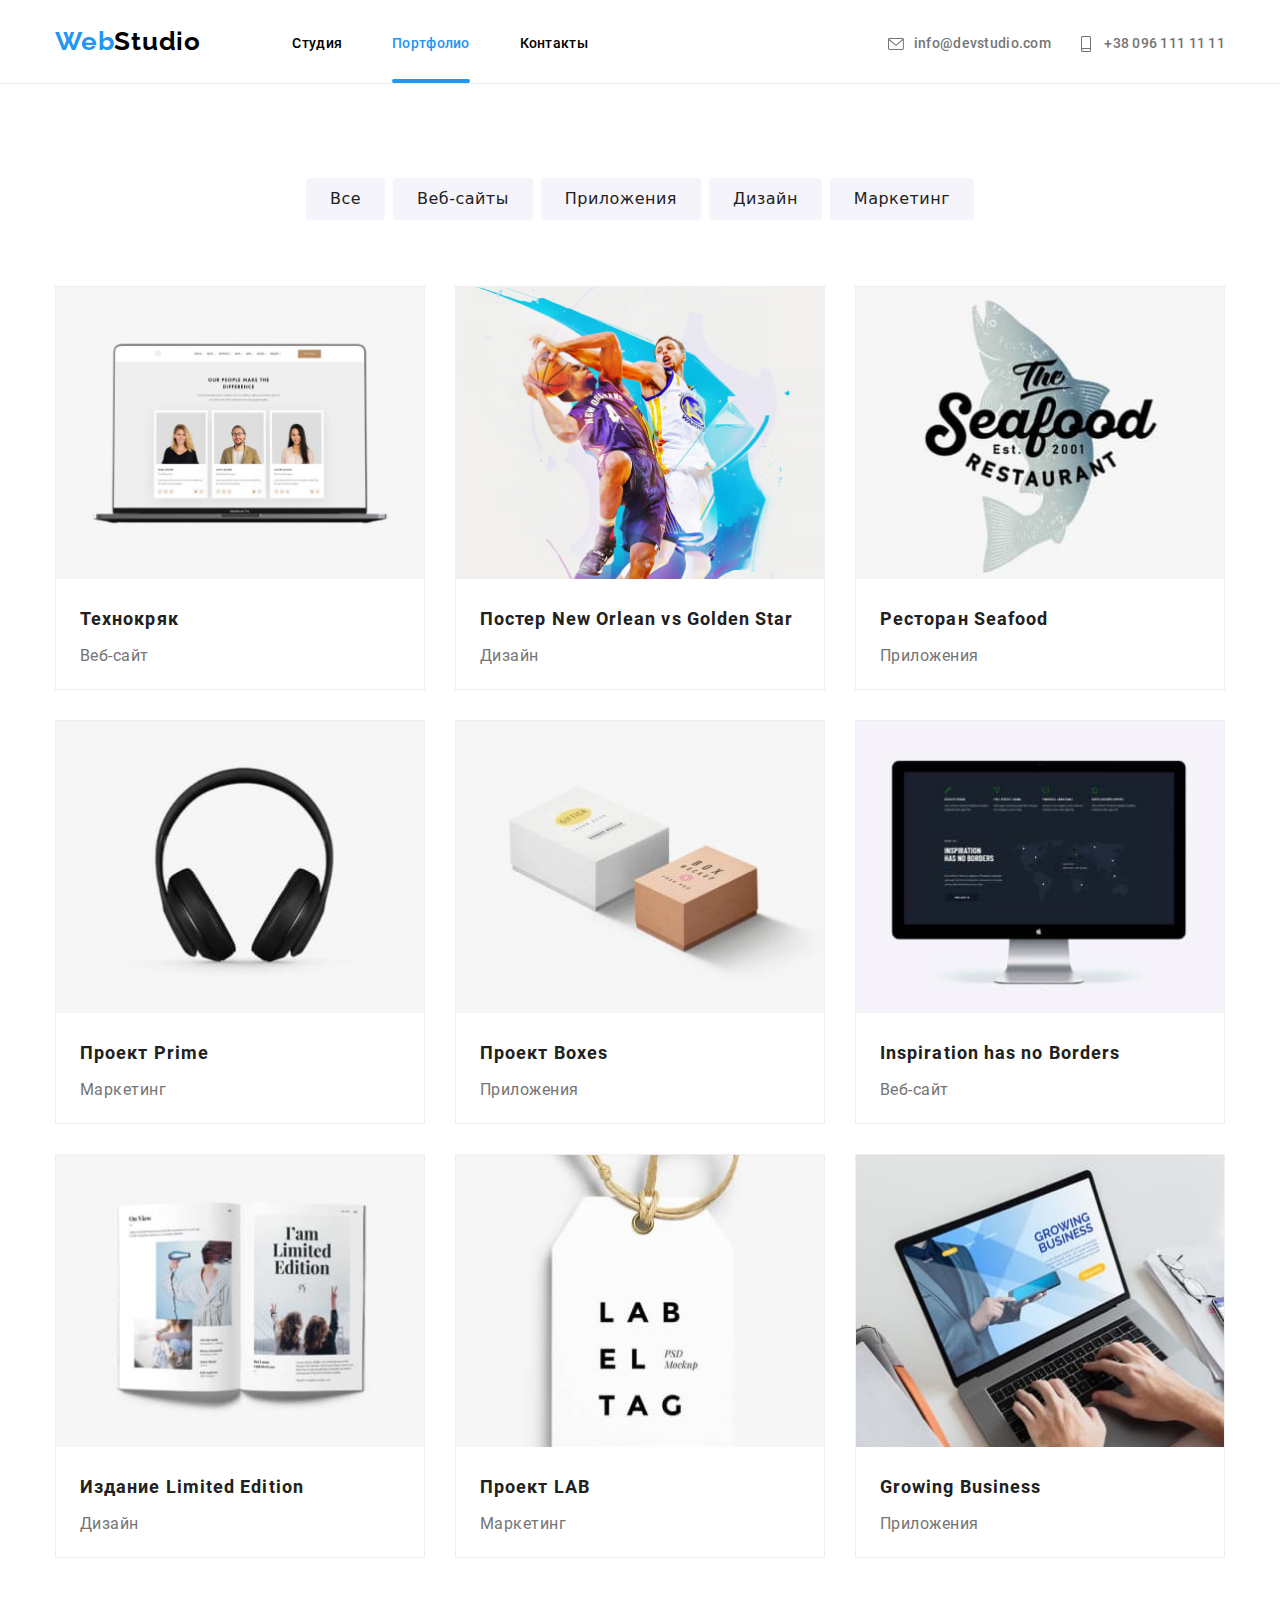
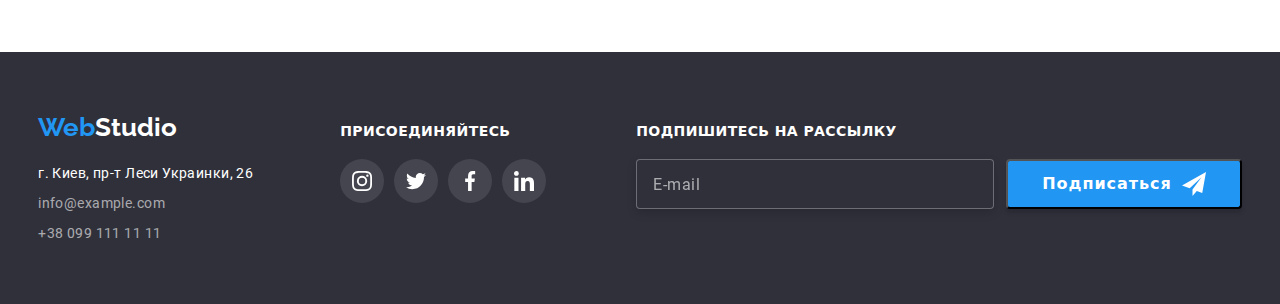
==== commit b9c1bc32: "image-file-ways-fixed" ====
--- a/portfolio.html
+++ b/portfolio.html
@@ -70,7 +70,7 @@
                   <picture>
                     <source srcset="./images/product1/product1.jpg 1x, ./images/product1/product1@2x.jpg 2x, ./images/product1/product1@3x.jpg 3x" media="(min-width:1200px)" />
                     <source srcset="./images/product1/product1-tab.jpg 1x, ./images/product1/product1-tab@2x.jpg 2x, ./images/product1/product1-tab@3x.jpg 3x" media="(min-width:768px)" />
-                    <source srcset="./images/product1/product1-mob.jpg 1x, ./images/product1/product11-mob@2x.jpg 2x, ./images/product1/product1-mob@3x.jpg 3x" media="(max-width:767px)" />
+                    <source srcset="./images/product1/product1-mob.jpg 1x, ./images/product1/product1-mob@2x.jpg 2x, ./images/product1/product1-mob@3x.jpg 3x" media="(max-width:767px)" />
                     <img src="./images/product1/product1.jpg" alt="Технокряк" />
                   </picture>
                   <div class="img-description">
--- a/css/main.min.css
+++ b/css/main.min.css
@@ -1 +1 @@
-*,*::before,*::after{box-sizing:border-box}ul{list-style:none;margin:0;padding:0}a{text-decoration:none}h1,h2,h3,h4,h5,h6,p{margin:0;padding:0}section{padding-top:60px;padding-bottom:60px}@media screen and (min-width: 1200px)and (min-width: 768px){section{padding-top:94px;padding-bottom:94px}}.container{max-width:480px;margin-left:auto;margin-right:auto;padding-left:15px;padding-right:15px}@media screen and (min-width: 768px){.container{min-width:768px}}@media screen and (min-width: 1200px){.container{min-width:1200px}}img{display:block;max-width:100%;height:auto}h1{font-weight:900;font-size:26px;line-height:42px;text-align:center;letter-spacing:.06em;text-transform:uppercase}@media screen and (min-width: 1200px){h1{font-size:44px;line-height:60px}}h2{font-weight:700;font-size:28px;line-height:33px;text-align:center;letter-spacing:.03em;margin-bottom:30px}@media screen and (min-width: 769px){h2{font-size:36px;line-height:42px;margin-bottom:50px}}h3{font-weight:700;font-size:14px;line-height:16px;letter-spacing:.03em}p{font-weight:400;font-size:14px;line-height:24px;letter-spacing:.03em}@font-face{font-family:"Raleway";font-style:normal;font-weight:700;src:url("../fonts/raleway-v18-latin_cyrillic-700.eot");src:local(""),url("../fonts/raleway-v18-latin_cyrillic-700.eot?#iefix") format("embedded-opentype"),url("../fonts/raleway-v18-latin_cyrillic-700.woff2") format("woff2"),url("../fonts/raleway-v18-latin_cyrillic-700.woff") format("woff"),url("../fonts/raleway-v18-latin_cyrillic-700.ttf") format("truetype"),url("../fonts/raleway-v18-latin_cyrillic-700.svg#Raleway") format("svg")}@font-face{font-family:"Roboto";font-style:normal;font-weight:400;src:url("../fonts/roboto-v20-latin_cyrillic-regular.eot");src:local(""),url("../fonts/roboto-v20-latin_cyrillic-regular.eot?#iefix") format("embedded-opentype"),url("../fonts/roboto-v20-latin_cyrillic-regular.woff2") format("woff2"),url("../fonts/roboto-v20-latin_cyrillic-regular.woff") format("woff"),url("../fonts/roboto-v20-latin_cyrillic-regular.ttf") format("truetype"),url("../fonts/roboto-v20-latin_cyrillic-regular.svg#Roboto") format("svg")}@font-face{font-family:"Roboto";font-style:normal;font-weight:500;src:url("../fonts/roboto-v20-latin_cyrillic-500.eot");src:local(""),url("../fonts/roboto-v20-latin_cyrillic-500.eot?#iefix") format("embedded-opentype"),url("../fonts/roboto-v20-latin_cyrillic-500.woff2") format("woff2"),url("../fonts/roboto-v20-latin_cyrillic-500.woff") format("woff"),url("../fonts/roboto-v20-latin_cyrillic-500.ttf") format("truetype"),url("../fonts/roboto-v20-latin_cyrillic-500.svg#Roboto") format("svg")}@font-face{font-family:"Roboto";font-style:normal;font-weight:700;src:url("../fonts/roboto-v20-latin_cyrillic-700.eot");src:local(""),url("../fonts/roboto-v20-latin_cyrillic-700.eot?#iefix") format("embedded-opentype"),url("../fonts/roboto-v20-latin_cyrillic-700.woff2") format("woff2"),url("../fonts/roboto-v20-latin_cyrillic-700.woff") format("woff"),url("../fonts/roboto-v20-latin_cyrillic-700.ttf") format("truetype"),url("../fonts/roboto-v20-latin_cyrillic-700.svg#Roboto") format("svg")}@font-face{font-family:"Roboto";font-style:normal;font-weight:900;src:url("../fonts/roboto-v20-latin_cyrillic-900.eot");src:local(""),url("../fonts/roboto-v20-latin_cyrillic-900.eot?#iefix") format("embedded-opentype"),url("../fonts/roboto-v20-latin_cyrillic-900.woff2") format("woff2"),url("../fonts/roboto-v20-latin_cyrillic-900.woff") format("woff"),url("../fonts/roboto-v20-latin_cyrillic-900.ttf") format("truetype"),url("../fonts/roboto-v20-latin_cyrillic-900.svg#Roboto") format("svg")}.header{position:relative;border-bottom:1px solid #ececec;background-color:#fff}@media screen and (max-width: 767px){.header{position:sticky;top:0;width:100%;z-index:1}}.site-nav{display:flex;align-items:center;justify-content:space-between}.main-logo{display:flex;padding:15px 0;font-family:"Raleway",sans-serif;font-weight:700;font-size:24px;line-height:28px;letter-spacing:.03em;color:#000}@media screen and (min-width: 768px){.main-logo{padding:0;font-size:24px;line-height:28px}}@media screen and (min-width: 1200px){.main-logo{font-size:26px;line-height:31px}}.web{color:#2196f3}.menu-container{background-color:#fff;text-align:center;font-size:20px}@media screen and (max-width: 767px){.menu-container{display:none;position:absolute;top:100%;left:0;width:100%;padding-top:60px;padding-bottom:60px}.menu-container.is-open{display:block}}@media screen and (min-width: 768px){.menu-container{display:flex;align-items:center;justify-content:space-between}}.main-nav{display:block;margin-bottom:60px}@media screen and (min-width: 768px){.main-nav{display:flex;padding-top:30px;padding-bottom:30px;margin-left:85px;margin-right:84px;margin-bottom:0}}@media screen and (min-width: 1200px){.main-nav{margin-left:auto;margin-right:300px}}.main-nav a{position:relative;font-family:"Roboto",sans-serif;font-weight:500;font-size:18px;line-height:21px;letter-spacing:.02em;color:#000;padding-bottom:8px}@media screen and (min-width: 768px){.main-nav a{padding:32px 0;font-size:14px;line-height:16px}}.main-nav a:hover,.main-nav a:focus{color:#2196f3}.main-nav .main-nav__item:not(:last-child){padding-bottom:40px}@media screen and (min-width: 768px){.main-nav .main-nav__item:not(:last-child){padding-right:50px;padding-bottom:0}}.contacts{display:flex;flex-direction:column;align-items:center;justify-content:space-between;margin-left:auto}@media screen and (min-width: 768px){.contacts{align-items:baseline;padding:auto}}@media screen and (min-width: 1200px){.contacts{flex-direction:row}}.contacts li:not(:last-child){margin-bottom:16px}@media screen and (min-width: 768px){.contacts li:not(:last-child){margin-bottom:10px}}@media screen and (min-width: 1200px){.contacts li:not(:last-child){margin-bottom:0;margin-right:30px}}.contacts-link{font-family:"Roboto",sans-serif;font-weight:500;font-size:18px;line-height:21px;letter-spacing:.02em;color:#757575;transition:color 250ms cubic-bezier(0.4, 0, 0.2, 1)}.contacts-link:hover,.contacts-link:focus{color:#2196f3}@media screen and (min-width: 768px){.contacts-link{font-size:12px;line-height:14px}}@media screen and (min-width: 1200px){.contacts-link{font-size:14px;line-height:16px}}.link.current{color:#2196f3}.link.current::after{display:block;content:"";position:absolute;left:0;bottom:0px;width:100%;height:4px;border-radius:2px;background-color:#2196f3}.contacts-link__icon{vertical-align:middle;margin-right:10px;fill:currentColor}.menu-button{display:inline-flex;margin:0;padding:0;border:none;background-color:#fff}.menu-button:hover,.menu-button:focus{fill:#2196f3}@media screen and (min-width: 768px){.menu-button{display:none}}.menu-button .icon-cross{display:none}.menu-button.is-open .icon-cross{display:block}.menu-button.is-open .icon-menu{display:none}.hero{max-width:1600px;max-height:600px;margin-left:auto;margin-right:auto;text-align:center;padding:118px 0;align-content:center;background-color:#2f303a;background-repeat:no-repeat;background-position:center;background-size:cover}@media screen and (max-width: 767px){.hero{background-image:linear-gradient(to right, rgba(47, 48, 58, 0.4), rgba(47, 48, 58, 0.4)),url(.././images/hero/hero-mob.jpg)}}@media screen and (min-device-pixel-ratio: 2),screen and (-webkit-min-device-pixel-ratio: 2),screen and (-o-min-device-pixel-ratio: 2/1),screen and (min-resolution: 192dpi),screen and (min-resolution: 2dppx){.hero{background-image:linear-gradient(to right, rgba(47, 48, 58, 0.4), rgba(47, 48, 58, 0.4)),url(.././images/hero/hero-mob@2x.jpg)}}@media screen and (min-device-pixel-ratio: 3),screen and (-webkit-min-device-pixel-ratio: 3),screen and (-o-min-device-pixel-ratio: 3/1),screen and (min-resolution: 288dpi),screen and (min-resolution: 3dppx){.hero{background-image:linear-gradient(to right, rgba(47, 48, 58, 0.4), rgba(47, 48, 58, 0.4)),url(.././images/hero/hero-mob@3x.jpg)}}@media screen and (min-width: 768px){.hero{background-image:linear-gradient(to right, rgba(47, 48, 58, 0.4), rgba(47, 48, 58, 0.4)),url(.././images/hero/hero-tab.jpg)}}@media screen and (min-width: 768px)and (min-device-pixel-ratio: 2),screen and (min-width: 768px)and (-webkit-min-device-pixel-ratio: 2),screen and (min-width: 768px)and (-o-min-device-pixel-ratio: 2/1),screen and (min-width: 768px)and (min-resolution: 192dpi),screen and (min-width: 768px)and (min-resolution: 2dppx){.hero{background-image:linear-gradient(to right, rgba(47, 48, 58, 0.4), rgba(47, 48, 58, 0.4)),url(.././images/hero/hero-tab@2x.jpg)}}@media screen and (min-width: 768px)and (min-device-pixel-ratio: 3),screen and (min-width: 768px)and (-webkit-min-device-pixel-ratio: 3),screen and (min-width: 768px)and (-o-min-device-pixel-ratio: 3/1),screen and (min-width: 768px)and (min-resolution: 288dpi),screen and (min-width: 768px)and (min-resolution: 3dppx){.hero{background-image:linear-gradient(to right, rgba(47, 48, 58, 0.4), rgba(47, 48, 58, 0.4)),url(.././images/hero/hero-tab@3x.jpg)}}@media screen and (min-width: 1200px){.hero{padding:200px 0;background:linear-gradient(to right, rgba(47, 48, 58, 0.4), rgba(47, 48, 58, 0.4)),url(.././images/hero/hero.jpg)}}@media screen and (min-width: 1200px)and (min-device-pixel-ratio: 2),screen and (min-width: 1200px)and (-webkit-min-device-pixel-ratio: 2),screen and (min-width: 1200px)and (-o-min-device-pixel-ratio: 2/1),screen and (min-width: 1200px)and (min-resolution: 192dpi),screen and (min-width: 1200px)and (min-resolution: 2dppx){.hero{background-image:linear-gradient(to right, rgba(47, 48, 58, 0.4), rgba(47, 48, 58, 0.4)),url(.././images/hero/hero@2x.jpg)}}@media screen and (min-width: 1200px)and (min-device-pixel-ratio: 3),screen and (min-width: 1200px)and (-webkit-min-device-pixel-ratio: 3),screen and (min-width: 1200px)and (-o-min-device-pixel-ratio: 3/1),screen and (min-width: 1200px)and (min-resolution: 288dpi),screen and (min-width: 1200px)and (min-resolution: 3dppx){.hero{background-image:linear-gradient(to right, rgba(47, 48, 58, 0.4), rgba(47, 48, 58, 0.4)),url(.././images/hero/hero@3x.jpg)}}.hero__title{margin:0;margin-bottom:30px;color:#fff}.hero__button{display:inline-block;border-radius:4px;padding:11px 34px;min-width:200px;font-weight:700;font-size:16px;line-height:30px;align-items:center;text-align:center;letter-spacing:.06em;color:#fff;background:#2196f3;box-shadow:0px 4px 4px rgba(0,0,0,.15);transition:250ms cubic-bezier(0.4, 0, 0.2, 1)}@media screen and (min-width: 768px){.feature__item{display:flex;flex-wrap:wrap;margin:-15px}}.feature__thumb{width:100%}@media screen and (min-width: 768px){.feature__thumb{width:calc((100% - 2 * 30px) / 2);margin:15px}}@media screen and (min-width: 1200px){.feature__thumb{width:270px}}.feature__thumb::before{display:block;content:"";height:120px;margin-bottom:30px;background-size:70px 70px;background-repeat:no-repeat;background-position:center;background-color:#f5f4fa}.antenna::before{background-image:url(../images/icons/antenna.svg)}.clock::before{background-image:url(../images/icons/clock.svg)}.diagram::before{background-image:url(../images/icons/diagram.svg)}.astronaut::before{background-image:url(../images/icons/astronaut.svg)}.feature__thumb h3{margin-bottom:10px;font-family:"Roboto",sans-serif;text-transform:uppercase;color:#212121}@media screen and (max-width: 767px){.feature__thumb h3{text-align:center}}.feature__thumb p{font-family:"Roboto",sans-serif;color:#757575}@media screen and (max-width: 480px){.feature__thumb p{text-align:justify}}@media screen and (max-width: 1199px){.works{display:none}}@media screen and (min-width: 1200px){.works{padding-top:0}}.works__title{margin-bottom:50px;color:#212121}.works__item{display:flex}.works__item li{width:370px}.works__item li:not(:last-child){margin-right:30px}.works__product{position:relative;contain:"";display:block}.works__descript{position:absolute;bottom:0;left:0;width:100%;height:70px;color:#f5f4fa;background-color:rgba(47,48,58,.8);display:flex;justify-content:center;align-items:center;text-transform:uppercase}.team__title{font-family:"Roboto",sans-serif}.team{background-color:#f5f4fa}.team h3{font-family:"Roboto",sans-serif;margin-bottom:10px}.team p{font-family:"Roboto",sans-serif;margin-bottom:16px;font-size:16px;line-height:19px;color:#757575}.team__list{display:block}@media screen and (min-width: 768px){.team__list{display:flex;flex-wrap:wrap;margin:0 -15px}}@media screen and (min-width: 1200px){.team__list{flex-wrap:nowrap}}.team__member{width:100%;background-color:#fff;box-shadow:0px 1px 3px rgba(0,0,0,.12),0px 1px 1px rgba(0,0,0,.14),0px 2px 1px rgba(0,0,0,.2);border-radius:0px 0px 4px 4px}.team__member:not(:last-child){margin-bottom:30px}@media screen and (min-width: 768px){.team__member{width:calc((100% - 2 * 30px) / 2);margin:15px;height:536px}}@media screen and (min-width: 1200px){.team__member{margin:0 15px;height:428px}}.team__card{text-align:center;padding:30px 32px}.socials{display:flex;justify-content:center}.social-link{display:flex;justify-content:center;align-items:center;width:44px;height:44px;border-radius:50%;color:#afb1b8;transition:color 250ms cubic-bezier(0.4, 0, 0.2, 1),background-color 250ms cubic-bezier(0.4, 0, 0.2, 1)}.social-icon{fill:currentColor}.social-link:hover,.social-link:focus{background-color:#2196f3;color:#fff}.social-item:not(:last-child){margin-right:10px}@media screen and (max-width: 480px)and (min-width: 768px){.client{display:flex;flex-wrap:wrap;justify-content:center}}.client__list{display:flex;flex-wrap:wrap;margin:-15px}@media screen and (min-width: 1200px){.client__list{flex-wrap:nowrap}}.client__item{width:calc((100% - 2 * 30px) / 2);margin:15px;height:90px}@media screen and (min-width: 768px){.client__item{width:calc((100% - 3 * 30px) / 3);margin:15px}}@media screen and (min-width: 1200px){.client__item{width:calc((100% - 150px) / 6)}.client__item:not(:last-child){margin-right:30px}}.client__link{display:flex;justify-content:center;align-items:center;height:100%;border:1px solid #afb1b8;border-radius:4px;color:#afb1b8;transition:border-color 250ms cubic-bezier(0.4, 0, 0.2, 1),color 250ms cubic-bezier(0.4, 0, 0.2, 1)}.client__link:hover,.client__link:focus{border-color:#2196f3;color:#2196f3}.client__icon{fill:currentColor}footer{padding:60px 0;background-color:#2f303a;color:#fff;text-decoration:none}address{font-style:normal;margin-top:20px}.footer{display:flex;flex-direction:column}@media screen and (min-width: 768px){.footer{flex-wrap:wrap;flex-direction:row;align-items:baseline;justify-content:center;padding:0 80px}}@media screen and (min-width: 1200px){.footer{flex-wrap:nowrap;justify-content:baseline;padding:0}}@media screen and (min-width: 768px){.footer__contacts{margin-right:auto}}@media screen and (min-width: 1200px){.footer__contacts{margin-right:70px}}.footer__logo{display:flex;justify-content:center;margin-bottom:20px;font-family:"Raleway",sans-serif;font-weight:700;font-size:26px;color:#fff}@media screen and (min-width: 1200px){.footer__logo{justify-content:flex-start}}.footer__nav{text-align:center;margin-bottom:60px}@media screen and (min-width: 1200px){.footer__nav{text-align:start}.footer__nav li:not(:last-child){margin-bottom:9px}}.footer__nav a{font-family:"Roboto",sans-serif;font-weight:400;font-size:14px;line-height:24px;letter-spacing:.03em;color:rgba(255,255,255,.6);transition:cubic-bezier(0.4, 0, 0.2, 1)}.footer__nav a:focus{color:#2196f3}.footer__nav .map{color:#fff}.footer__text{display:block;margin-bottom:20px;font-size:14px;font-style:normal;font-weight:700;line-height:1.17;letter-spacing:.03em;text-align:center;text-transform:uppercase;color:#fff}@media screen and (min-width: 1200px){.footer__text{text-align:left}}.socials-list__footer{display:flex;justify-content:center;margin-left:0;margin-right:auto;margin-bottom:60px}.social-item__footer:not(:last-child){margin-right:10px}.social-link__footer{display:flex;justify-content:center;align-items:center;width:44px;height:44px;border-radius:50%;background-color:rgba(255,255,255,.1);color:#fff;transition:background-color 250ms cubic-bezier(0.4, 0, 0.2, 1)}.social-link__footer:hover,.social-link__footer:focus{background-color:#2196f3}.social-icon__footer{width:20px;height:20px;fill:currentColor;transition:fill 250ms cubic-bezier(0.4, 0, 0.2, 1)}.social-icon__footer:hover,.social-icon__footer:focus{fill:currentColor}.footer__subscription{display:block}@media screen and (min-width: 1200px){.footer__subscription{margin-left:90px}}@media screen and (min-width: 1200px){.footer__mailing{display:flex;justify-content:center;align-self:baseline}}.footer__input{position:relative;margin-bottom:20px;padding:15px 16px;width:100%;height:50px;background-color:#2f303a;border:1px solid rgba(255,255,255,.3);color:#fff;filter:drop-shadow(0px 4px 4px rgba(0, 0, 0, 0.15));border-radius:4px}.footer__input::placeholder{display:flex;align-items:center;font-weight:400;font-size:16px;line-height:1.25;letter-spacing:.03em;color:rgba(255,255,255,.6)}@media screen and (min-width: 768px){.footer__input{width:450px}}@media screen and (min-width: 1200px){.footer__input{display:flex;justify-content:center;margin-right:12px;width:358px}}.footer__subscription{display:block}@media screen and (min-width: 1200px){.footer__subscription{margin-left:90px}}@media screen and (min-width: 1200px){.footer__mailing{display:flex;justify-content:center;align-self:baseline}}.footer__input{position:relative;margin-bottom:20px;padding:15px 16px;width:100%;height:50px;background-color:#2f303a;border:1px solid rgba(255,255,255,.3);color:#fff;filter:drop-shadow(0px 4px 4px rgba(0, 0, 0, 0.15));border-radius:4px}.footer__input::placeholder{display:flex;align-items:center;font-family:"Roboto",sans-serif;font-weight:400;font-size:16px;line-height:1.25;letter-spacing:.03em;color:rgba(255,255,255,.6)}@media screen and (min-width: 768px){.footer__input{width:450px}}@media screen and (min-width: 1200px){.footer__input{display:flex;justify-content:center;margin-right:12px;width:358px}}.footer__subscribe{display:flex;border-radius:4px;padding:11px 34px;margin:0;min-width:200px;height:50px;font-weight:700;font-size:16px;line-height:30px;align-items:center;text-align:center;letter-spacing:.06em;color:#fff;background:#2196f3;box-shadow:0px 4px 4px rgba(0,0,0,.15);cursor:pointer}@media screen and (max-width: 1199px){.footer__subscribe{position:absolute;left:50%;transform:translate(-50%, 0)}}.footer__subscribe::after{display:inline-block;content:"";width:24px;height:24px;margin-left:10px;transition:background 250ms cubic-bezier(0.4, 0, 0.2, 1);background-image:url("../images/icons/icon-send.svg")}.footer__subscribe:hover,.footer__subscribe:focus{background:#188ce8}.portfolio__nav-list{display:flex;flex-wrap:wrap;margin-bottom:40px}@media screen and (min-width: 768px){.portfolio__nav-list{margin-bottom:30px;justify-content:center}}@media screen and (min-width: 1200px){.portfolio__nav-list{margin-bottom:50px}}.portfolio__filter{display:inline-block;padding:6px 22px;margin-bottom:16px;border-color:transparent;border-radius:4px;outline:none;font-weight:500;font-size:16px;line-height:1.63;letter-spacing:.03em;text-align:center;color:#212121;background-color:#f5f4fa;transition:background-color 250ms cubic-bezier(0.4, 0, 0.2, 1),color 250ms cubic-bezier(0.4, 0, 0.2, 1),box-shadow 250ms cubic-bezier(0.4, 0, 0.2, 1);cursor:pointer}.portfolio__filter:hover,.portfolio__filter:focus{background-color:#2196f3;color:#fff;box-shadow:0px 3px 1px rgba(0,0,0,.1),0px 1px 2px rgba(0,0,0,.08),0px 2px 2px rgba(0,0,0,.12)}.portfolio__nav:not(:last-child){margin-right:8px}.portfolio__list{display:inline-block;flex-wrap:wrap;transition:box-shadow 250ms cubic-bezier(0.4, 0, 0.2, 1)}.portfolio__list a:hover,.portfolio__list a:focus{display:block;box-shadow:0px 3px 1px rgba(0,0,0,.1),0px 1px 2px rgba(0,0,0,.08),0px 2px 2px rgba(0,0,0,.12)}@media screen and (min-width: 768px){.portfolio__list{display:flex;margin:-15px}}.portfolio__card{display:inline-block;max-width:100%;height:404px;border:1px solid #eee;margin-bottom:30px}@media screen and (min-width: 768px){.portfolio__card{max-width:calc((100% - 2 * 30px) / 2);margin:15px}}@media screen and (min-width: 768px)and (max-width: 1199px){.portfolio__card:nth-child(2){height:440px}}@media screen and (min-width: 1200px){.portfolio__card{width:370px}}.portfolio__card img{display:block}.portfolio__card a:hover .img-description,.portfolio__card a:hover .img-description{transform:translateY(-100%)}.img__card{position:relative;overflow:hidden;width:100%;height:294px}.img-description{position:absolute;top:100%;left:0%;width:100%;height:100%;padding:63px 24px;background-color:rgba(33,150,243,.9);transition:transform 250ms cubic-bezier(0.4, 0, 0.2, 1)}.img-text{font-family:"Roboto",sans-serif;font-size:18px;line-height:28px;color:#f5f4fa}.text__card{max-width:370px;padding:20px 24px}.text__card h3{margin-bottom:4px;font-family:"Roboto",sans-serif;font-size:18px;line-height:36px;letter-spacing:.06em;color:#212121}.text__card p{font-family:"Roboto",sans-serif;font-size:16px;line-height:30px;color:#757575}.backdrop{position:fixed;top:0;left:0;width:100%;height:100%;background:rgba(0,0,0,.2);transition:opacity 250ms cubic-bezier(0.4, 0, 0.2, 1);opacity:1;z-index:2;overflow-y:scroll}.backdrop.is-hidden{visibility:hidden;opacity:0;pointer-events:none}.backdrop.is-hidden .modal{transform:translate(-50%, -50%) scale(0.8);transition:250ms cubic-bezier(0.4, 0, 0.2, 1)}.modal{position:absolute;top:50%;left:50%;width:450px;height:609px;padding:40px;background-color:#fff;box-shadow:0px 1px 3px rgba(0,0,0,.12),0px 1px 1px rgba(0,0,0,.14),0px 2px 1px rgba(0,0,0,.2);border-radius:4px;transform:translate(-50%, -50%) scale(1);transition:transform 250ms cubic-bezier(0.4, 0, 0.2, 1)}@media screen and (max-width: 479px){.modal{margin-top:60px;max-width:320px}}@media screen and (min-width: 1200px){.modal{width:528px;height:581px}}.modal-form h2{font-family:"Roboto",sans-serif;margin-bottom:12px;font-weight:700;font-size:20px;line-height:23px;text-align:center;letter-spacing:.03em}.modal-close{position:absolute;top:8px;right:8px;width:30px;height:30px;padding:0;background-image:url(../images/icons/close.svg);background-size:cover;background-repeat:no-repeat;background-color:transparent;border:none;cursor:pointer;transition:250ms cubic-bezier(0.4, 0, 0.2, 1)}.form{display:flex;flex-direction:column}.form-field{position:relative;content:"";margin-bottom:4px;display:flex;flex-direction:column}.form-input{max-height:40px;margin-bottom:10px;padding:12px 15px 12px 42px;border:1px solid rgba(33,33,33,.2);border-radius:4px}.form-label{margin-bottom:4px;color:#757575;font-family:"Roboto",sans-serif;font-weight:400;font-size:12px;line-height:14px;letter-spacing:.01em}.modal input:focus,.modal textarea:focus{border-color:#2196f3;outline:none;cursor:pointer}.modal input::placeholder{cursor:pointer}.modal input:focus::placeholder{cursor:pointer}.modal input:focus~svg{fill:#2196f3;cursor:pointer}.form-input:focus+.icon{fill:#2196f3;transition:250ms cubic-bezier(0.4, 0, 0.2, 1)}.icon{position:absolute;content:"";top:50%;left:12px;transform:translateY(-30%);display:block}.icon-marker{width:18px;height:18px}.comment-text{resize:none;width:100%;max-height:120px;padding:12px 16px;margin-bottom:20px;border-radius:4px;border:1px solid rgba(33,33,33,.2)}.comment-text::placeholder{font-family:"Roboto",sans-serif;font-weight:400;font-size:14px;line-height:16px;letter-spacing:.01em;color:rgba(117,117,117,.5)}.form-check{position:relative;align-items:center;font-family:"Roboto",sans-serif;font-weight:400;font-size:12px;line-height:14px;letter-spacing:.03em;color:#757575}@media screen and (min-width: 1200px){.form-check{font-size:14px;line-height:24px}}.form-check a{color:#2196f3;text-decoration:underline}.check-label{display:flex;align-items:center;margin-bottom:30px}.visually-hidden{position:absolute;width:1px;height:1px;margin:-1px;border:0;padding:0;clip:rect(0 0 0 0);overflow:hidden}.check-box::after{display:inline-block;vertical-align:middle;content:"";margin-right:8px;width:16px;height:15px;border-radius:1px;box-shadow:0 0 0 2px #212121}.check-input:checked+.check-box::after{transition:250ms cubic-bezier(0.4, 0, 0.2, 1);box-shadow:0 0 0 2px #2196f3;background-color:#2196f3;background-image:url(../images/icons/check2.svg)}.check-text{align-self:center}.form__submit{align-self:center;max-width:200px;height:50px;color:#fff;background-color:#2196f3;box-shadow:0px 4px 4px rgba(0,0,0,.15);border-radius:4px;cursor:pointer;font-family:"Roboto",sans-serif;font-weight:700;font-size:16px;line-height:1.87;letter-spacing:.06em;border-radius:4px;border:none;align-self:center;padding-right:55px;padding-left:56px;transition:background-color 250ms cubic-bezier(0.4, 0, 0.2, 1)}.form__submit:hover,.form__submit:focus{background-color:#188ce8}/*# sourceMappingURL=main.min.css.map */+*,*::before,*::after{box-sizing:border-box}ul{list-style:none;margin:0;padding:0}a{text-decoration:none}h1,h2,h3,h4,h5,h6,p{margin:0;padding:0}section{padding-top:60px;padding-bottom:60px}@media screen and (min-width: 1200px)and (min-width: 768px){section{padding-top:94px;padding-bottom:94px}}.container{max-width:480px;margin-left:auto;margin-right:auto;padding-left:15px;padding-right:15px}@media screen and (min-width: 768px){.container{min-width:768px}}@media screen and (min-width: 1200px){.container{min-width:1200px}}img{display:block;max-width:100%;height:auto}h1{font-weight:900;font-size:26px;line-height:42px;text-align:center;letter-spacing:.06em;text-transform:uppercase}@media screen and (min-width: 1200px){h1{font-size:44px;line-height:60px}}h2{font-weight:700;font-size:28px;line-height:33px;text-align:center;letter-spacing:.03em;margin-bottom:30px}@media screen and (min-width: 769px){h2{font-size:36px;line-height:42px;margin-bottom:50px}}h3{font-weight:700;font-size:14px;line-height:16px;letter-spacing:.03em}p{font-weight:400;font-size:14px;line-height:24px;letter-spacing:.03em}@font-face{font-family:"Raleway";font-style:normal;font-weight:700;src:url("../fonts/raleway-v18-latin_cyrillic-700.eot");src:local(""),url("../fonts/raleway-v18-latin_cyrillic-700.eot?#iefix") format("embedded-opentype"),url("../fonts/raleway-v18-latin_cyrillic-700.woff2") format("woff2"),url("../fonts/raleway-v18-latin_cyrillic-700.woff") format("woff"),url("../fonts/raleway-v18-latin_cyrillic-700.ttf") format("truetype"),url("../fonts/raleway-v18-latin_cyrillic-700.svg#Raleway") format("svg")}@font-face{font-family:"Roboto";font-style:normal;font-weight:400;src:url("../fonts/roboto-v20-latin_cyrillic-regular.eot");src:local(""),url("../fonts/roboto-v20-latin_cyrillic-regular.eot?#iefix") format("embedded-opentype"),url("../fonts/roboto-v20-latin_cyrillic-regular.woff2") format("woff2"),url("../fonts/roboto-v20-latin_cyrillic-regular.woff") format("woff"),url("../fonts/roboto-v20-latin_cyrillic-regular.ttf") format("truetype"),url("../fonts/roboto-v20-latin_cyrillic-regular.svg#Roboto") format("svg")}@font-face{font-family:"Roboto";font-style:normal;font-weight:500;src:url("../fonts/roboto-v20-latin_cyrillic-500.eot");src:local(""),url("../fonts/roboto-v20-latin_cyrillic-500.eot?#iefix") format("embedded-opentype"),url("../fonts/roboto-v20-latin_cyrillic-500.woff2") format("woff2"),url("../fonts/roboto-v20-latin_cyrillic-500.woff") format("woff"),url("../fonts/roboto-v20-latin_cyrillic-500.ttf") format("truetype"),url("../fonts/roboto-v20-latin_cyrillic-500.svg#Roboto") format("svg")}@font-face{font-family:"Roboto";font-style:normal;font-weight:700;src:url("../fonts/roboto-v20-latin_cyrillic-700.eot");src:local(""),url("../fonts/roboto-v20-latin_cyrillic-700.eot?#iefix") format("embedded-opentype"),url("../fonts/roboto-v20-latin_cyrillic-700.woff2") format("woff2"),url("../fonts/roboto-v20-latin_cyrillic-700.woff") format("woff"),url("../fonts/roboto-v20-latin_cyrillic-700.ttf") format("truetype"),url("../fonts/roboto-v20-latin_cyrillic-700.svg#Roboto") format("svg")}@font-face{font-family:"Roboto";font-style:normal;font-weight:900;src:url("../fonts/roboto-v20-latin_cyrillic-900.eot");src:local(""),url("../fonts/roboto-v20-latin_cyrillic-900.eot?#iefix") format("embedded-opentype"),url("../fonts/roboto-v20-latin_cyrillic-900.woff2") format("woff2"),url("../fonts/roboto-v20-latin_cyrillic-900.woff") format("woff"),url("../fonts/roboto-v20-latin_cyrillic-900.ttf") format("truetype"),url("../fonts/roboto-v20-latin_cyrillic-900.svg#Roboto") format("svg")}.header{position:relative;border-bottom:1px solid #ececec;background-color:#fff}@media screen and (max-width: 767px){.header{position:sticky;top:0;width:100%;z-index:1}}.site-nav{display:flex;align-items:center;justify-content:space-between}.main-logo{display:flex;padding:15px 0;font-family:"Raleway",sans-serif;font-weight:700;font-size:24px;line-height:28px;letter-spacing:.03em;color:#000}@media screen and (min-width: 768px){.main-logo{padding:0;font-size:24px;line-height:28px}}@media screen and (min-width: 1200px){.main-logo{font-size:26px;line-height:31px}}.web{color:#2196f3}.menu-container{background-color:#fff;text-align:center;font-size:20px}@media screen and (max-width: 767px){.menu-container{display:none;position:absolute;top:100%;left:0;width:100%;padding-top:60px;padding-bottom:60px}.menu-container.is-open{display:block}}@media screen and (min-width: 768px){.menu-container{display:flex;align-items:center;justify-content:space-between}}.main-nav{display:block;margin-bottom:60px}@media screen and (min-width: 768px){.main-nav{display:flex;padding-top:30px;padding-bottom:30px;margin-left:85px;margin-right:84px;margin-bottom:0}}@media screen and (min-width: 1200px){.main-nav{margin-left:auto;margin-right:300px}}.main-nav a{position:relative;font-family:"Roboto",sans-serif;font-weight:500;font-size:18px;line-height:21px;letter-spacing:.02em;color:#000;padding-bottom:8px}@media screen and (min-width: 768px){.main-nav a{padding:32px 0;font-size:14px;line-height:16px}}.main-nav a:hover,.main-nav a:focus{color:#2196f3}.main-nav .main-nav__item:not(:last-child){padding-bottom:40px}@media screen and (min-width: 768px){.main-nav .main-nav__item:not(:last-child){padding-right:50px;padding-bottom:0}}.contacts{display:flex;flex-direction:column;align-items:center;justify-content:space-between;margin-left:auto}@media screen and (min-width: 768px){.contacts{align-items:baseline;padding:auto}}@media screen and (min-width: 1200px){.contacts{flex-direction:row}}.contacts li:not(:last-child){margin-bottom:16px}@media screen and (min-width: 768px){.contacts li:not(:last-child){margin-bottom:10px}}@media screen and (min-width: 1200px){.contacts li:not(:last-child){margin-bottom:0;margin-right:30px}}.contacts-link{font-family:"Roboto",sans-serif;font-weight:500;font-size:18px;line-height:21px;letter-spacing:.02em;color:#757575;transition:color 250ms cubic-bezier(0.4, 0, 0.2, 1)}.contacts-link:hover,.contacts-link:focus{color:#2196f3}@media screen and (min-width: 768px){.contacts-link{font-size:12px;line-height:14px}}@media screen and (min-width: 1200px){.contacts-link{font-size:14px;line-height:16px}}.link.current{color:#2196f3}.link.current::after{display:block;content:"";position:absolute;left:0;bottom:0px;width:100%;height:4px;border-radius:2px;background-color:#2196f3}.contacts-link__icon{vertical-align:middle;margin-right:10px;fill:currentColor}.menu-button{display:inline-flex;margin:0;padding:0;border:none;background-color:#fff}.menu-button:hover,.menu-button:focus{fill:#2196f3}@media screen and (min-width: 768px){.menu-button{display:none}}.menu-button .icon-cross{display:none}.menu-button.is-open .icon-cross{display:block}.menu-button.is-open .icon-menu{display:none}.hero{max-width:1600px;max-height:600px;margin-left:auto;margin-right:auto;text-align:center;padding:118px 0;align-content:center;background-color:#2f303a;background-repeat:no-repeat;background-position:center;background-size:cover}@media screen and (max-width: 767px){.hero{background-image:linear-gradient(to right, rgba(47, 48, 58, 0.4), rgba(47, 48, 58, 0.4)),url(.././images/hero/hero-mob.jpg)}}@media screen and (min-device-pixel-ratio: 2),screen and (-webkit-min-device-pixel-ratio: 2),screen and (-o-min-device-pixel-ratio: 2/1),screen and (min-resolution: 192dpi),screen and (min-resolution: 2dppx){.hero{background-image:linear-gradient(to right, rgba(47, 48, 58, 0.4), rgba(47, 48, 58, 0.4)),url(.././images/hero/hero-mob@2x.jpg)}}@media screen and (min-device-pixel-ratio: 3),screen and (-webkit-min-device-pixel-ratio: 3),screen and (-o-min-device-pixel-ratio: 3/1),screen and (min-resolution: 288dpi),screen and (min-resolution: 3dppx){.hero{background-image:linear-gradient(to right, rgba(47, 48, 58, 0.4), rgba(47, 48, 58, 0.4)),url(.././images/hero/hero-mob@3x.jpg)}}@media screen and (min-width: 768px){.hero{background-image:linear-gradient(to right, rgba(47, 48, 58, 0.4), rgba(47, 48, 58, 0.4)),url(.././images/hero/hero-tab.jpg)}}@media screen and (min-width: 768px)and (min-device-pixel-ratio: 2),screen and (min-width: 768px)and (-webkit-min-device-pixel-ratio: 2),screen and (min-width: 768px)and (-o-min-device-pixel-ratio: 2/1),screen and (min-width: 768px)and (min-resolution: 192dpi),screen and (min-width: 768px)and (min-resolution: 2dppx){.hero{background-image:linear-gradient(to right, rgba(47, 48, 58, 0.4), rgba(47, 48, 58, 0.4)),url(.././images/hero/hero-tab@2x.jpg)}}@media screen and (min-width: 768px)and (min-device-pixel-ratio: 3),screen and (min-width: 768px)and (-webkit-min-device-pixel-ratio: 3),screen and (min-width: 768px)and (-o-min-device-pixel-ratio: 3/1),screen and (min-width: 768px)and (min-resolution: 288dpi),screen and (min-width: 768px)and (min-resolution: 3dppx){.hero{background-image:linear-gradient(to right, rgba(47, 48, 58, 0.4), rgba(47, 48, 58, 0.4)),url(.././images/hero/hero-tab@3x.jpg)}}@media screen and (min-width: 1200px){.hero{padding:200px 0;background:linear-gradient(to right, rgba(47, 48, 58, 0.4), rgba(47, 48, 58, 0.4)),url(.././images/hero/hero.jpg)}}@media screen and (min-width: 1200px)and (min-device-pixel-ratio: 2),screen and (min-width: 1200px)and (-webkit-min-device-pixel-ratio: 2),screen and (min-width: 1200px)and (-o-min-device-pixel-ratio: 2/1),screen and (min-width: 1200px)and (min-resolution: 192dpi),screen and (min-width: 1200px)and (min-resolution: 2dppx){.hero{background-image:linear-gradient(to right, rgba(47, 48, 58, 0.4), rgba(47, 48, 58, 0.4)),url(.././images/hero/hero@2x.jpg)}}@media screen and (min-width: 1200px)and (min-device-pixel-ratio: 3),screen and (min-width: 1200px)and (-webkit-min-device-pixel-ratio: 3),screen and (min-width: 1200px)and (-o-min-device-pixel-ratio: 3/1),screen and (min-width: 1200px)and (min-resolution: 288dpi),screen and (min-width: 1200px)and (min-resolution: 3dppx){.hero{background-image:linear-gradient(to right, rgba(47, 48, 58, 0.4), rgba(47, 48, 58, 0.4)),url(.././images/hero/hero@3x.jpg)}}.hero__title{margin:0;margin-bottom:30px;color:#fff}.hero__button{display:inline-block;border-radius:4px;padding:11px 34px;min-width:200px;font-weight:700;font-size:16px;line-height:30px;align-items:center;text-align:center;letter-spacing:.06em;color:#fff;background:#2196f3;box-shadow:0px 4px 4px rgba(0,0,0,.15);transition:250ms cubic-bezier(0.4, 0, 0.2, 1)}@media screen and (min-width: 768px){.feature__item{display:flex;flex-wrap:wrap;margin:-15px}}.feature__thumb{width:100%}@media screen and (min-width: 768px){.feature__thumb{width:calc((100% - 2 * 30px) / 2);margin:15px}}@media screen and (min-width: 1200px){.feature__thumb{width:270px}}.feature__thumb::before{display:block;content:"";height:120px;margin-bottom:30px;background-size:70px 70px;background-repeat:no-repeat;background-position:center;background-color:#f5f4fa}.antenna::before{background-image:url(../images/icons/antenna.svg)}.clock::before{background-image:url(../images/icons/clock.svg)}.diagram::before{background-image:url(../images/icons/diagram.svg)}.astronaut::before{background-image:url(../images/icons/astronaut.svg)}.feature__thumb h3{margin-bottom:10px;font-family:"Roboto",sans-serif;text-transform:uppercase;color:#212121}@media screen and (max-width: 767px){.feature__thumb h3{text-align:center}}.feature__thumb p{font-family:"Roboto",sans-serif;color:#757575}@media screen and (max-width: 480px){.feature__thumb p{text-align:justify}}@media screen and (max-width: 1199px){.works{display:none}}@media screen and (min-width: 1200px){.works{padding-top:0}}.works__title{margin-bottom:50px;color:#212121}.works__item{display:flex}.works__item li{width:370px}.works__item li:not(:last-child){margin-right:30px}.works__product{position:relative;contain:"";display:block}.works__descript{position:absolute;bottom:0;left:0;width:100%;height:70px;color:#f5f4fa;background-color:rgba(47,48,58,.8);display:flex;justify-content:center;align-items:center;text-transform:uppercase}.team__title{font-family:"Roboto",sans-serif}.team{background-color:#f5f4fa}.team h3{font-family:"Roboto",sans-serif;margin-bottom:10px}.team p{font-family:"Roboto",sans-serif;margin-bottom:16px;font-size:16px;line-height:19px;color:#757575}.team__list{display:block}@media screen and (min-width: 768px){.team__list{display:flex;flex-wrap:wrap;margin:0 -15px}}@media screen and (min-width: 1200px){.team__list{flex-wrap:nowrap}}.team__member{width:100%;background-color:#fff;box-shadow:0px 1px 3px rgba(0,0,0,.12),0px 1px 1px rgba(0,0,0,.14),0px 2px 1px rgba(0,0,0,.2);border-radius:0px 0px 4px 4px}.team__member:not(:last-child){margin-bottom:30px}@media screen and (min-width: 768px){.team__member{width:calc((100% - 2 * 30px) / 2);margin:15px;height:536px}}@media screen and (min-width: 1200px){.team__member{margin:0 15px;height:428px}}.team__card{text-align:center;padding:30px 32px}.socials{display:flex;justify-content:center}.social-link{display:flex;justify-content:center;align-items:center;width:44px;height:44px;border-radius:50%;color:#afb1b8;transition:color 250ms cubic-bezier(0.4, 0, 0.2, 1),background-color 250ms cubic-bezier(0.4, 0, 0.2, 1)}.social-icon{fill:currentColor}.social-link:hover,.social-link:focus{background-color:#2196f3;color:#fff}.social-item:not(:last-child){margin-right:10px}@media screen and (max-width: 480px)and (min-width: 768px){.client{display:flex;flex-wrap:wrap;justify-content:center}}.client__list{display:flex;flex-wrap:wrap;margin:-15px}@media screen and (min-width: 1200px){.client__list{flex-wrap:nowrap}}.client__item{width:calc((100% - 2 * 30px) / 2);margin:15px;height:90px}@media screen and (min-width: 768px){.client__item{width:calc((100% - 3 * 30px) / 3);margin:15px}}@media screen and (min-width: 1200px){.client__item{width:calc((100% - 150px) / 6)}.client__item:not(:last-child){margin-right:30px}}.client__link{display:flex;justify-content:center;align-items:center;height:100%;border:1px solid #afb1b8;border-radius:4px;color:#afb1b8;transition:border-color 250ms cubic-bezier(0.4, 0, 0.2, 1),color 250ms cubic-bezier(0.4, 0, 0.2, 1)}.client__link:hover,.client__link:focus{border-color:#2196f3;color:#2196f3}.client__icon{fill:currentColor}footer{background-color:#2f303a;color:#fff;text-decoration:none}footer .container{padding-bottom:60px}address{font-style:normal}.footer{display:flex;flex-direction:column}@media screen and (min-width: 768px){.footer{flex-wrap:wrap;flex-direction:row;align-items:baseline;justify-content:center;padding:0 80px}}@media screen and (min-width: 1200px){.footer{flex-wrap:nowrap;justify-content:baseline;padding:0}}@media screen and (min-width: 768px){.footer__contacts{margin-right:auto}}@media screen and (min-width: 1200px){.footer__contacts{margin-right:70px}}.footer__logo{display:flex;justify-content:center;margin-top:60px;margin-bottom:20px;font-family:"Raleway",sans-serif;font-weight:700;font-size:24px;line-height:1.17;color:#fff}@media screen and (min-width: 1200px){.footer__logo{justify-content:flex-start;font-size:26px;line-height:1.2}}.footer__nav{width:232px;margin:0 auto 60px auto;text-align:center}.footer__nav li:not(:last-child){margin-bottom:8px}@media screen and (min-width: 1200px){.footer__nav{text-align:start;margin-bottom:0}.footer__nav li:not(:last-child){margin-bottom:9px}}.footer__nav a{font-family:"Roboto",sans-serif;font-weight:400;font-size:14px;line-height:21px;letter-spacing:.03em;color:rgba(255,255,255,.6);transition:cubic-bezier(0.4, 0, 0.2, 1)}.footer__nav a:focus{color:#2196f3}@media screen and (min-width: 1200px){.footer__nav a{line-height:1.5}}.footer__nav .map{color:#fff}.footer__text{display:block;margin-bottom:20px;font-size:14px;font-style:normal;font-weight:700;line-height:1.17;letter-spacing:.03em;text-align:center;text-transform:uppercase;color:#fff}@media screen and (min-width: 1200px){.footer__text{text-align:left}}.socials-list__footer{display:flex;justify-content:center;margin-left:0;margin-right:auto;margin-bottom:60px}@media screen and (min-width: 1200px){.socials-list__footer{margin-bottom:0}}.social-item__footer:not(:last-child){margin-right:10px}.social-link__footer{display:flex;justify-content:center;align-items:center;width:44px;height:44px;border-radius:50%;background-color:rgba(255,255,255,.1);color:#fff;transition:background-color 250ms cubic-bezier(0.4, 0, 0.2, 1)}.social-link__footer:hover,.social-link__footer:focus{background-color:#2196f3}.social-icon__footer{width:20px;height:20px;fill:currentColor;transition:fill 250ms cubic-bezier(0.4, 0, 0.2, 1)}.social-icon__footer:hover,.social-icon__footer:focus{fill:currentColor}.footer__subscription{display:block;padding-bottom:50px}@media screen and (min-width: 1200px){.footer__subscription{margin-left:90px;padding-bottom:0}}@media screen and (min-width: 1200px){.footer__mailing{display:flex;justify-content:center;align-self:baseline}}.footer__input{position:relative;margin-bottom:20px;padding:15px 16px;width:100%;height:50px;background-color:#2f303a;border:1px solid rgba(255,255,255,.3);color:#fff;filter:drop-shadow(0px 4px 4px rgba(0, 0, 0, 0.15));border-radius:4px}.footer__input::placeholder{display:flex;align-items:center;font-weight:400;font-size:16px;line-height:1.25;letter-spacing:.03em;color:rgba(255,255,255,.6)}@media screen and (min-width: 768px){.footer__input{width:450px}}@media screen and (min-width: 1200px){.footer__input{display:flex;justify-content:center;margin-right:12px;width:358px}}.footer__subscription{display:block}@media screen and (min-width: 1200px){.footer__subscription{margin-left:90px}}@media screen and (min-width: 1200px){.footer__mailing{display:flex;justify-content:center;align-self:baseline}}.footer__input{position:relative;margin-bottom:20px;padding:15px 16px;width:100%;height:50px;background-color:#2f303a;border:1px solid rgba(255,255,255,.3);color:#fff;filter:drop-shadow(0px 4px 4px rgba(0, 0, 0, 0.15));border-radius:4px}.footer__input::placeholder{display:flex;align-items:center;font-family:"Roboto",sans-serif;font-weight:400;font-size:16px;line-height:1.25;letter-spacing:.03em;color:rgba(255,255,255,.6)}@media screen and (min-width: 768px){.footer__input{width:450px}}@media screen and (min-width: 1200px){.footer__input{display:flex;justify-content:center;margin-right:12px;width:358px}}.footer__subscribe{display:flex;border-radius:4px;padding:11px 34px;margin:0;min-width:200px;height:50px;font-weight:700;font-size:16px;line-height:30px;align-items:center;text-align:center;letter-spacing:.06em;color:#fff;background:#2196f3;box-shadow:0px 4px 4px rgba(0,0,0,.15);cursor:pointer}@media screen and (max-width: 1199px){.footer__subscribe{position:absolute;left:50%;transform:translate(-50%, 0)}}.footer__subscribe::after{display:inline-block;content:"";width:24px;height:24px;margin-left:10px;transition:background 250ms cubic-bezier(0.4, 0, 0.2, 1);background-image:url("../images/icons/icon-send.svg")}.footer__subscribe:hover,.footer__subscribe:focus{background:#188ce8}.portfolio__nav-list{display:flex;flex-wrap:wrap;margin-bottom:40px}@media screen and (min-width: 768px){.portfolio__nav-list{margin-bottom:30px;justify-content:center}}@media screen and (min-width: 1200px){.portfolio__nav-list{margin-bottom:50px}}.portfolio__filter{display:inline-block;padding:6px 22px;margin-bottom:16px;border-color:transparent;border-radius:4px;outline:none;font-weight:500;font-size:16px;line-height:1.63;letter-spacing:.03em;text-align:center;color:#212121;background-color:#f5f4fa;transition:background-color 250ms cubic-bezier(0.4, 0, 0.2, 1),color 250ms cubic-bezier(0.4, 0, 0.2, 1),box-shadow 250ms cubic-bezier(0.4, 0, 0.2, 1);cursor:pointer}.portfolio__filter:hover,.portfolio__filter:focus{background-color:#2196f3;color:#fff;box-shadow:0px 3px 1px rgba(0,0,0,.1),0px 1px 2px rgba(0,0,0,.08),0px 2px 2px rgba(0,0,0,.12)}.portfolio__nav:not(:last-child){margin-right:8px}.portfolio__list{display:inline-block;flex-wrap:wrap;transition:box-shadow 250ms cubic-bezier(0.4, 0, 0.2, 1)}.portfolio__list a:hover,.portfolio__list a:focus{display:block;box-shadow:0px 3px 1px rgba(0,0,0,.1),0px 1px 2px rgba(0,0,0,.08),0px 2px 2px rgba(0,0,0,.12)}@media screen and (min-width: 768px){.portfolio__list{display:flex;margin:-15px}}.portfolio__card{display:inline-block;max-width:100%;height:404px;border:1px solid #eee;margin-bottom:30px}@media screen and (min-width: 768px){.portfolio__card{max-width:calc((100% - 2 * 30px) / 2);margin:15px}}@media screen and (min-width: 768px)and (max-width: 1199px){.portfolio__card:nth-child(2){height:440px}}@media screen and (min-width: 1200px){.portfolio__card{width:370px}}.portfolio__card img{display:block}.portfolio__card a:hover .img-description,.portfolio__card a:hover .img-description{transform:translateY(-100%)}.img__card{position:relative;overflow:hidden;width:100%;height:294px}.img-description{position:absolute;top:100%;left:0%;width:100%;height:100%;padding:63px 24px;background-color:rgba(33,150,243,.9);transition:transform 250ms cubic-bezier(0.4, 0, 0.2, 1)}.img-text{font-family:"Roboto",sans-serif;font-size:18px;line-height:28px;color:#f5f4fa}.text__card{max-width:370px;padding:20px 24px}.text__card h3{margin-bottom:4px;font-family:"Roboto",sans-serif;font-size:18px;line-height:36px;letter-spacing:.06em;color:#212121}.text__card p{font-family:"Roboto",sans-serif;font-size:16px;line-height:30px;color:#757575}.backdrop{position:fixed;top:0;left:0;width:100%;height:100%;background:rgba(0,0,0,.2);transition:opacity 250ms cubic-bezier(0.4, 0, 0.2, 1);opacity:1;z-index:2;overflow-y:scroll}.backdrop.is-hidden{visibility:hidden;opacity:0;pointer-events:none}.backdrop.is-hidden .modal{transform:translate(-50%, -50%) scale(0.8);transition:250ms cubic-bezier(0.4, 0, 0.2, 1)}.modal{position:absolute;top:50%;left:50%;width:450px;height:609px;padding:40px;background-color:#fff;box-shadow:0px 1px 3px rgba(0,0,0,.12),0px 1px 1px rgba(0,0,0,.14),0px 2px 1px rgba(0,0,0,.2);border-radius:4px;transform:translate(-50%, -50%) scale(1);transition:transform 250ms cubic-bezier(0.4, 0, 0.2, 1)}@media screen and (max-width: 479px){.modal{margin-top:60px;max-width:320px}}@media screen and (min-width: 1200px){.modal{width:528px;height:581px}}.modal-form h2{font-family:"Roboto",sans-serif;margin-bottom:12px;font-weight:700;font-size:20px;line-height:23px;text-align:center;letter-spacing:.03em}.modal-close{position:absolute;top:8px;right:8px;width:30px;height:30px;padding:0;background-image:url(../images/icons/close.svg);background-size:cover;background-repeat:no-repeat;background-color:transparent;border:none;cursor:pointer;transition:250ms cubic-bezier(0.4, 0, 0.2, 1)}.form{display:flex;flex-direction:column}.form-field{position:relative;content:"";margin-bottom:4px;display:flex;flex-direction:column}.form-input{max-height:40px;margin-bottom:10px;padding:12px 15px 12px 42px;border:1px solid rgba(33,33,33,.2);border-radius:4px}.form-label{margin-bottom:4px;color:#757575;font-family:"Roboto",sans-serif;font-weight:400;font-size:12px;line-height:14px;letter-spacing:.01em}.modal input:focus,.modal textarea:focus{border-color:#2196f3;outline:none;cursor:pointer}.modal input::placeholder{cursor:pointer}.modal input:focus::placeholder{cursor:pointer}.modal input:focus~svg{fill:#2196f3;cursor:pointer}.form-input:focus+.icon{fill:#2196f3;transition:250ms cubic-bezier(0.4, 0, 0.2, 1)}.icon{position:absolute;content:"";top:50%;left:12px;transform:translateY(-30%);display:block}.icon-marker{width:18px;height:18px}.comment-text{resize:none;width:100%;max-height:120px;padding:12px 16px;margin-bottom:20px;border-radius:4px;border:1px solid rgba(33,33,33,.2)}.comment-text::placeholder{font-family:"Roboto",sans-serif;font-weight:400;font-size:14px;line-height:16px;letter-spacing:.01em;color:rgba(117,117,117,.5)}.form-check{position:relative;align-items:center;font-family:"Roboto",sans-serif;font-weight:400;font-size:12px;line-height:14px;letter-spacing:.03em;color:#757575}@media screen and (min-width: 1200px){.form-check{font-size:14px;line-height:24px}}.form-check a{color:#2196f3;text-decoration:underline}.check-label{display:flex;align-items:center;margin-bottom:30px}.visually-hidden{position:absolute;width:1px;height:1px;margin:-1px;border:0;padding:0;clip:rect(0 0 0 0);overflow:hidden}.check-box::after{display:inline-block;vertical-align:middle;content:"";margin-right:8px;width:16px;height:15px;border-radius:1px;box-shadow:0 0 0 2px #212121}.check-input:checked+.check-box::after{transition:250ms cubic-bezier(0.4, 0, 0.2, 1);box-shadow:0 0 0 2px #2196f3;background-color:#2196f3;background-image:url(../images/icons/check2.svg)}.check-text{align-self:center}.form__submit{align-self:center;max-width:200px;height:50px;color:#fff;background-color:#2196f3;box-shadow:0px 4px 4px rgba(0,0,0,.15);border-radius:4px;cursor:pointer;font-family:"Roboto",sans-serif;font-weight:700;font-size:16px;line-height:1.87;letter-spacing:.06em;border-radius:4px;border:none;align-self:center;padding-right:55px;padding-left:56px;transition:background-color 250ms cubic-bezier(0.4, 0, 0.2, 1)}.form__submit:hover,.form__submit:focus{background-color:#188ce8}/*# sourceMappingURL=main.min.css.map */